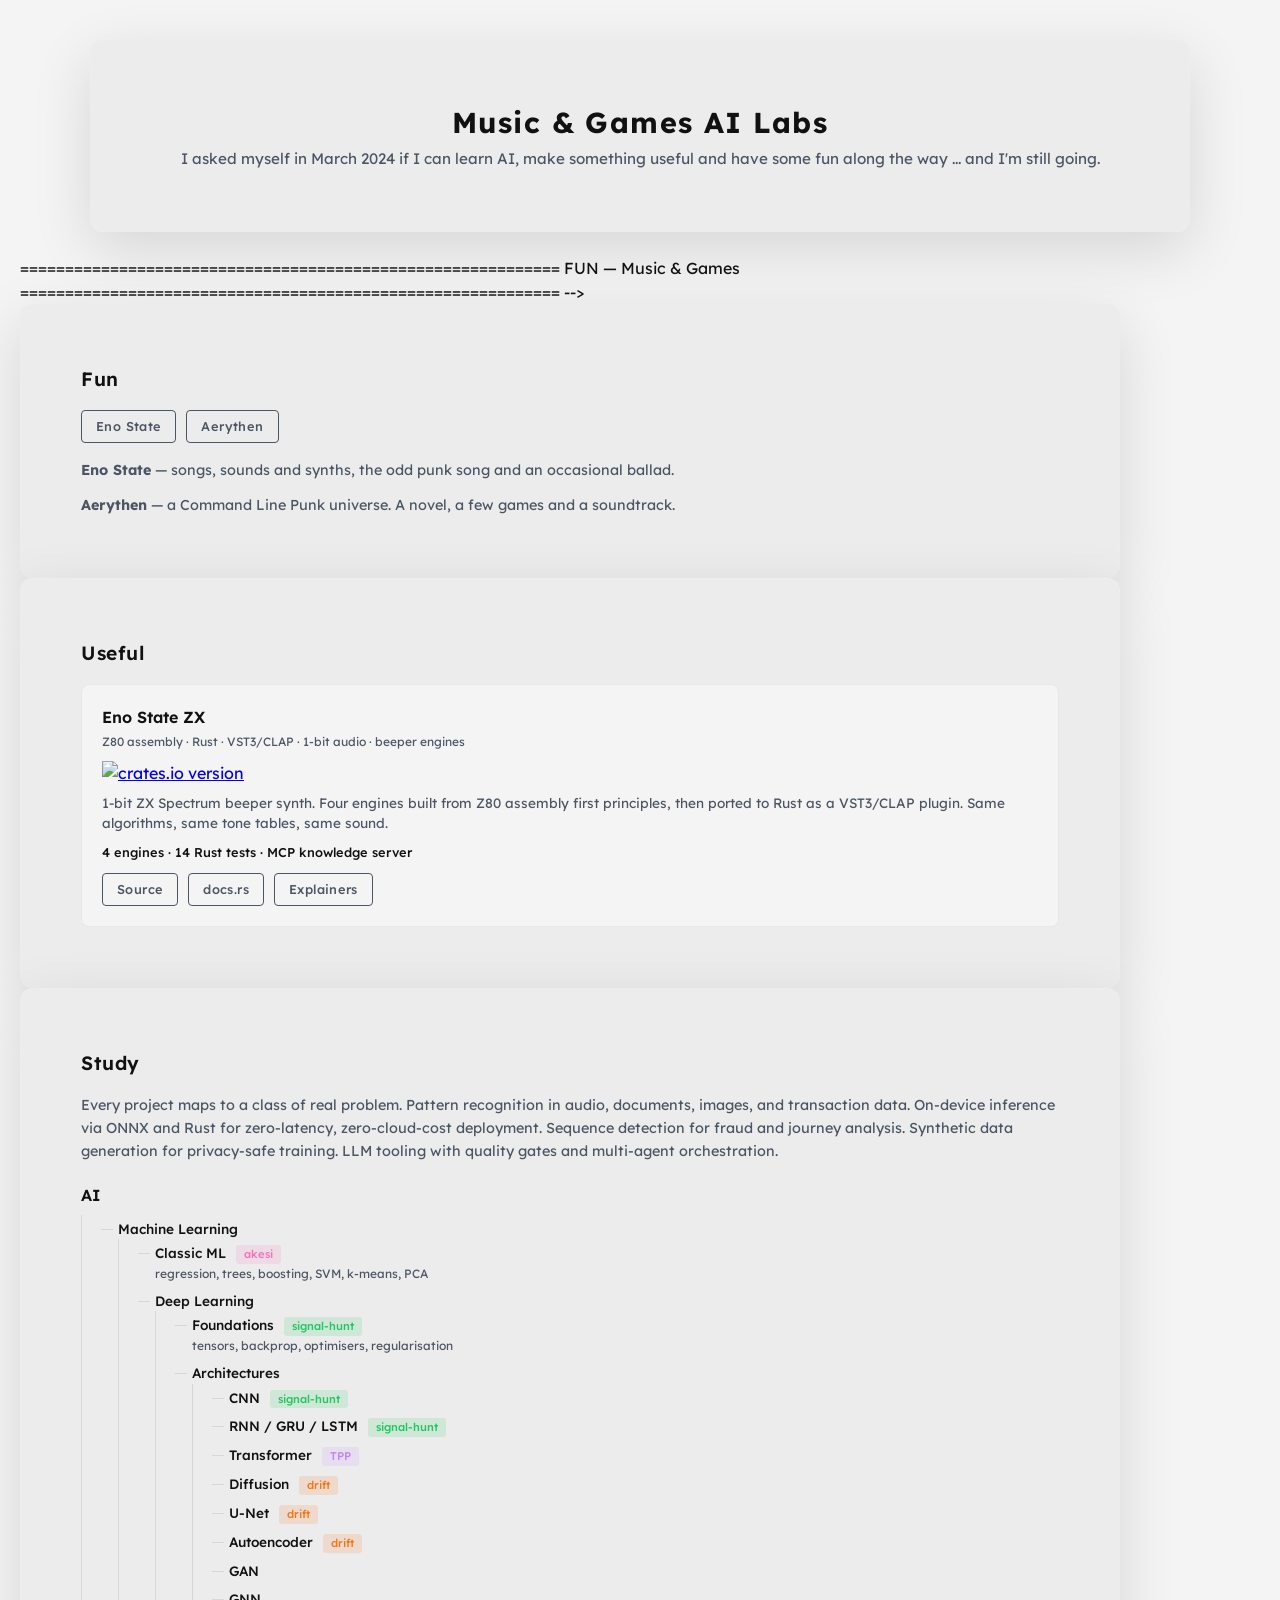
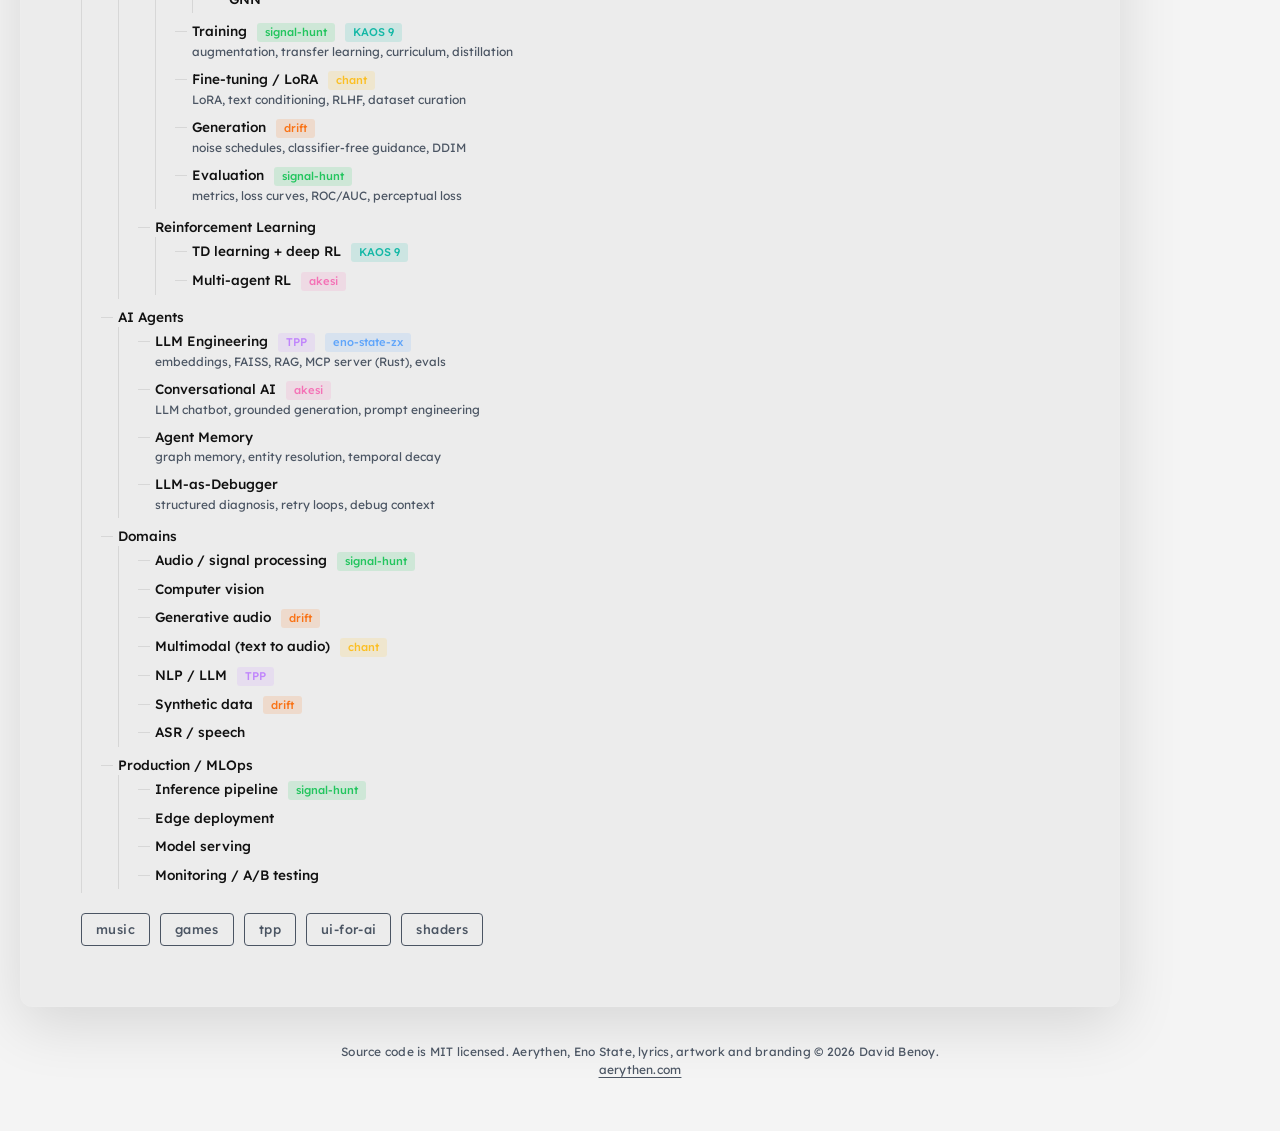
==== docs/index.html @ c42415dc "feat: add GitHub Pages site with fun, useful, and study sections AI: claude/opus-4.6 no-ticket 0k/0k" ====
<!doctype html>
<html lang="en">
  <head>
    <meta charset="UTF-8" />
    <meta name="viewport" content="width=device-width, initial-scale=1.0" />
    <title>Music & Sound AI Lab | David Benoy</title>
    <meta
      name="description"
      content="Music, synths, and AI — hands-on machine learning projects for audio, games, and finance."
    />
    <link rel="stylesheet" href="styles.css" />
  </head>
  <body>
    <header class="container site-header">
      <h1>Music & Games AI Labs</h1>
      <p>
        I asked myself in March 2024 if I can learn AI, make something useful
        and have some fun along the way ... and I'm still going.
      </p>
    </header>

    <main> ============================================================
         FUN — Music & Games
         ============================================================ -->
    <section class="container">
      <h2 class="section-title">Fun</h2>

      <div class="link-row">
        <a
          href="https://linktr.ee/enostate"
          class="link-secondary"
          target="_blank"
          rel="noopener"
          >Eno State</a
        >
        <a
          href="https://aerythen.com"
          class="link-secondary"
          target="_blank"
          rel="noopener"
          >Aerythen</a
        >
      </div>

      <p class="section-text section-text--spaced">
        <strong>Eno State</strong> — songs, sounds and synths, the odd punk song
        and an occasional ballad.
      </p>
      <p class="section-text">
        <strong>Aerythen</strong> — a Command Line Punk universe. A novel, a few
        games and a soundtrack.
      </p>
    </section>

    <!-- ============================================================
         USEFUL — Synths & Tools
         ============================================================ -->
    <section class="container">
      <h2 class="section-title">Useful</h2>

      <div class="card-group">
        <div class="card">
          <h3>Eno State ZX</h3>
          <div class="tags">
            Z80 assembly &middot; Rust &middot; VST3/CLAP &middot; 1-bit audio
            &middot; beeper engines
          </div>
          <a
            href="https://crates.io/crates/eno-state-zx"
            class="badge"
            target="_blank"
            rel="noopener"
          >
            <img
              src="https://img.shields.io/crates/v/eno-state-zx.svg"
              alt="crates.io version"
            />
          </a>
          <p>
            1-bit ZX Spectrum beeper synth. Four engines built from Z80 assembly
            first principles, then ported to Rust as a VST3/CLAP plugin. Same
            algorithms, same tone tables, same sound.
          </p>
          <div class="stat">
            4 engines &middot; 14 Rust tests &middot; MCP knowledge server
          </div>
          <div class="link-row">
            <a
              href="https://github.com/benwaar/music/tree/main/eno-state-zx"
              class="link-secondary"
              target="_blank"
              rel="noopener"
              >Source</a
            >
            <a
              href="https://docs.rs/eno-state-zx"
              class="link-secondary"
              target="_blank"
              rel="noopener"
              >docs.rs</a
            >
            <a
              href="https://github.com/benwaar/music/tree/main/eno-state-zx/explainers"
              class="link-secondary"
              target="_blank"
              rel="noopener"
              >Explainers</a
            >
          </div>
        </div>
      </div>
    </section>

    <!-- ============================================================
         STUDY — AI/ML for Finance
         ============================================================ -->
    <section class="container">
      <h2 class="section-title">Study</h2>

      <p class="section-text">
        Every project maps to a class of real problem. Pattern recognition in
        audio, documents, images, and transaction data. On-device inference via
        ONNX and Rust for zero-latency, zero-cloud-cost deployment. Sequence
        detection for fraud and journey analysis. Synthetic data generation for
        privacy-safe training. LLM tooling with quality gates and multi-agent
        orchestration.
      </p>

      <div class="tree">
        <h3 class="tree-root">AI</h3>
        <ul>
          <li>
            <span class="tree-label">Machine Learning</span>
            <ul>
              <li>
                <span class="tree-label">Classic ML</span>
                <a href="https://github.com/benwaar/games" class="tree-status akesi" target="_blank" rel="noopener">akesi</a>
                <span class="tree-detail">regression, trees, boosting, SVM, k-means, PCA</span>
              </li>
              <li>
                <span class="tree-label">Deep Learning</span>
                <ul>
                  <li>
                    <span class="tree-label">Foundations</span>
                    <a href="https://github.com/benwaar/music/tree/main/signal-hunt" class="tree-status signal-hunt" target="_blank" rel="noopener">signal-hunt</a>
                    <span class="tree-detail">tensors, backprop, optimisers, regularisation</span>
                  </li>
                  <li>
                    <span class="tree-label">Architectures</span>
                    <ul>
                      <li><span class="tree-label">CNN</span> <a href="https://github.com/benwaar/music/tree/main/signal-hunt" class="tree-status signal-hunt" target="_blank" rel="noopener">signal-hunt</a></li>
                      <li><span class="tree-label">RNN / GRU / LSTM</span> <a href="https://github.com/benwaar/music/tree/main/signal-hunt" class="tree-status signal-hunt" target="_blank" rel="noopener">signal-hunt</a></li>
                      <li><span class="tree-label">Transformer</span> <a href="https://github.com/benwaar/tpp" class="tree-status tpp" target="_blank" rel="noopener">TPP</a></li>
                      <li><span class="tree-label">Diffusion</span> <a href="https://github.com/benwaar/music" class="tree-status drift" target="_blank" rel="noopener">drift</a></li>
                      <li><span class="tree-label">U-Net</span> <a href="https://github.com/benwaar/music" class="tree-status drift" target="_blank" rel="noopener">drift</a></li>
                      <li><span class="tree-label">Autoencoder</span> <a href="https://github.com/benwaar/music" class="tree-status drift" target="_blank" rel="noopener">drift</a></li>
                      <li><span class="tree-label">GAN</span> <span class="tree-status gap"></span></li>
                      <li><span class="tree-label">GNN</span> <span class="tree-status gap"></span></li>
                    </ul>
                  </li>
                  <li>
                    <span class="tree-label">Training</span>
                    <a href="https://github.com/benwaar/music/tree/main/signal-hunt" class="tree-status signal-hunt" target="_blank" rel="noopener">signal-hunt</a>
                    <a href="https://github.com/benwaar/games" class="tree-status kaos9" target="_blank" rel="noopener">KAOS 9</a>
                    <span class="tree-detail">augmentation, transfer learning, curriculum, distillation</span>
                  </li>
                  <li>
                    <span class="tree-label">Fine-tuning / LoRA</span>
                    <a href="https://github.com/benwaar/music" class="tree-status chant" target="_blank" rel="noopener">chant</a>
                    <span class="tree-detail">LoRA, text conditioning, RLHF, dataset curation</span>
                  </li>
                  <li>
                    <span class="tree-label">Generation</span>
                    <a href="https://github.com/benwaar/music" class="tree-status drift" target="_blank" rel="noopener">drift</a>
                    <span class="tree-detail">noise schedules, classifier-free guidance, DDIM</span>
                  </li>
                  <li>
                    <span class="tree-label">Evaluation</span>
                    <a href="https://github.com/benwaar/music/tree/main/signal-hunt" class="tree-status signal-hunt" target="_blank" rel="noopener">signal-hunt</a>
                    <span class="tree-detail">metrics, loss curves, ROC/AUC, perceptual loss</span>
                  </li>
                </ul>
              </li>
              <li>
                <span class="tree-label">Reinforcement Learning</span>
                <ul>
                  <li><span class="tree-label">TD learning + deep RL</span> <a href="https://github.com/benwaar/games" class="tree-status kaos9" target="_blank" rel="noopener">KAOS 9</a></li>
                  <li><span class="tree-label">Multi-agent RL</span> <a href="https://github.com/benwaar/games" class="tree-status akesi" target="_blank" rel="noopener">akesi</a></li>
                </ul>
              </li>
            </ul>
          </li>
          <li>
            <span class="tree-label">AI Agents</span>
            <ul>
              <li>
                <span class="tree-label">LLM Engineering</span>
                <a href="https://github.com/benwaar/tpp" class="tree-status tpp" target="_blank" rel="noopener">TPP</a>
                <a href="https://github.com/benwaar/music/tree/main/eno-state-zx" class="tree-status eno-state-zx" target="_blank" rel="noopener">eno-state-zx</a>
                <span class="tree-detail">embeddings, FAISS, RAG, MCP server (Rust), evals</span>
              </li>
              <li>
                <span class="tree-label">Conversational AI</span>
                <a href="https://github.com/benwaar/games" class="tree-status akesi" target="_blank" rel="noopener">akesi</a>
                <span class="tree-detail">LLM chatbot, grounded generation, prompt engineering</span>
              </li>
              <li>
                <span class="tree-label">Agent Memory</span>
                <span class="tree-status gap"></span>
                <span class="tree-detail">graph memory, entity resolution, temporal decay</span>
              </li>
              <li>
                <span class="tree-label">LLM-as-Debugger</span>
                <span class="tree-status gap"></span>
                <span class="tree-detail">structured diagnosis, retry loops, debug context</span>
              </li>
            </ul>
          </li>
          <li>
            <span class="tree-label">Domains</span>
            <ul>
              <li><span class="tree-label">Audio / signal processing</span> <a href="https://github.com/benwaar/music/tree/main/signal-hunt" class="tree-status signal-hunt" target="_blank" rel="noopener">signal-hunt</a></li>
              <li><span class="tree-label">Computer vision</span> <span class="tree-status gap"></span></li>
              <li><span class="tree-label">Generative audio</span> <a href="https://github.com/benwaar/music" class="tree-status drift" target="_blank" rel="noopener">drift</a></li>
              <li><span class="tree-label">Multimodal (text to audio)</span> <a href="https://github.com/benwaar/music" class="tree-status chant" target="_blank" rel="noopener">chant</a></li>
              <li><span class="tree-label">NLP / LLM</span> <a href="https://github.com/benwaar/tpp" class="tree-status tpp" target="_blank" rel="noopener">TPP</a></li>
              <li><span class="tree-label">Synthetic data</span> <a href="https://github.com/benwaar/music" class="tree-status drift" target="_blank" rel="noopener">drift</a></li>
              <li><span class="tree-label">ASR / speech</span> <span class="tree-status gap"></span></li>
            </ul>
          </li>
          <li>
            <span class="tree-label">Production / MLOps</span>
            <ul>
              <li><span class="tree-label">Inference pipeline</span> <a href="https://github.com/benwaar/music/tree/main/signal-hunt" class="tree-status signal-hunt" target="_blank" rel="noopener">signal-hunt</a></li>
              <li><span class="tree-label">Edge deployment</span> <span class="tree-status gap"></span></li>
              <li><span class="tree-label">Model serving</span> <span class="tree-status gap"></span></li>
              <li><span class="tree-label">Monitoring / A/B testing</span> <span class="tree-status gap"></span></li>
            </ul>
          </li>
        </ul>
      </div>

      <div class="link-row link-row--spaced">
        <a
          href="https://github.com/benwaar/music"
          class="link-secondary"
          target="_blank"
          rel="noopener"
          >music</a
        >
        <a
          href="https://github.com/benwaar/games"
          class="link-secondary"
          target="_blank"
          rel="noopener"
          >games</a
        >
        <a
          href="https://github.com/benwaar/tpp"
          class="link-secondary"
          target="_blank"
          rel="noopener"
          >tpp</a
        >
        <a
          href="https://github.com/benwaar/ui-for-ai"
          class="link-secondary"
          target="_blank"
          rel="noopener"
          >ui-for-ai</a
        >
        <a
          href="https://github.com/benwaar/shaders"
          class="link-secondary"
          target="_blank"
          rel="noopener"
          >shaders</a
        >
      </div>
    </section>

    </main>

    <footer class="site-footer">
      Source code is MIT licensed. Aerythen, Eno State, lyrics, artwork and
      branding &copy; 2026 David Benoy.
      <br />
      <a href="https://aerythen.com" target="_blank" rel="noopener"
        >aerythen.com</a
      >
    </footer>
  </body>
</html>
---- docs/styles.css ----
@import url('https://fonts.googleapis.com/css2?family=Lexend:wght@400;500;600;700&display=swap');

:root {
  --bg-primary: #ececec;
  --bg-secondary: #f4f4f4;
  --text-primary: #111111;
  --text-secondary: #4b5563;
  --shadow: 0 18px 60px rgba(0, 0, 0, 0.12);
  color-scheme: light dark;
}

@media (prefers-color-scheme: dark) {
  :root {
    --bg-primary: #181818;
    --bg-secondary: #111111;
    --text-primary: #ececec;
    --text-secondary: #b8b8b8;
    --shadow: 0 18px 60px rgba(0, 0, 0, 0.45);
  }
}

*,
*::before,
*::after {
  box-sizing: border-box;
}

* {
  margin: 0;
  padding: 0;
}

body {
  font-family: 'Lexend', sans-serif;
  background-color: var(--bg-secondary);
  color: var(--text-primary);
  line-height: 1.5;
  -webkit-font-smoothing: antialiased;
  -moz-osx-font-smoothing: grayscale;
  min-height: 100vh;
  display: flex;
  flex-direction: column;
  align-items: center;
  padding: 40px 20px;
  gap: 24px;
}

.container {
  background-color: var(--bg-primary);
  padding: 40px;
  border-radius: 12px;
  box-shadow: var(--shadow);
  border: 1px solid rgba(255, 255, 255, 0.06);
  max-width: 800px;
  width: 100%;
}

.site-header {
  text-align: center;
  padding-bottom: 8px;
}

.site-header h1 {
  font-size: 1.8rem;
  font-weight: 700;
  letter-spacing: 0.05em;
  margin-bottom: 4px;
}

.site-header p {
  color: var(--text-secondary);
  font-size: 0.95rem;
}

.section-title {
  font-size: 1.2rem;
  font-weight: 600;
  letter-spacing: 0.03em;
  margin-bottom: 16px;
}


.section-text {
  color: var(--text-secondary);
  font-size: 0.9rem;
  line-height: 1.6;
  margin-bottom: 12px;
}

.section-text:last-child {
  margin-bottom: 0;
}


.link-secondary {
  display: inline-block;
  padding: 6px 14px;
  border-radius: 4px;
  border: 1.5px solid var(--text-secondary);
  color: var(--text-secondary);
  text-decoration: none;
  font-weight: 500;
  font-size: 0.8rem;
  letter-spacing: 0.03em;
  cursor: pointer;
  transition: background-color 0.2s, border-color 0.2s, color 0.2s;
}

.link-secondary:hover {
  border-color: var(--text-primary);
  color: var(--bg-primary);
  background-color: var(--text-primary);
}

.link-row {
  display: flex;
  flex-wrap: wrap;
  gap: 10px;
  align-items: center;
}

.link-row + .link-row {
  margin-top: 10px;
}

.section-text--spaced {
  margin-top: 16px;
}

.link-row--spaced {
  margin-top: 20px;
}

.card-group {
  display: flex;
  flex-direction: column;
  gap: 20px;
}

.card {
  padding: 20px;
  border-radius: 8px;
  background-color: var(--bg-secondary);
  border: 1px solid rgba(128, 128, 128, 0.1);
}

.card h3 {
  font-size: 1rem;
  font-weight: 600;
  margin-bottom: 4px;
}

.card .tags {
  color: var(--text-secondary);
  font-size: 0.75rem;
  margin-bottom: 8px;
}

.card p {
  color: var(--text-secondary);
  font-size: 0.85rem;
  line-height: 1.5;
  margin-bottom: 10px;
}

.card .stat {
  font-size: 0.8rem;
  font-weight: 500;
  color: var(--text-primary);
  margin-bottom: 10px;
}

.badge {
  display: inline-block;
  margin-bottom: 8px;
}

.badge img {
  height: 20px;
  vertical-align: middle;
}

.tree {
  margin: 20px 0 12px;
}

.tree-root {
  font-size: 1rem;
  font-weight: 600;
  margin-bottom: 8px;
}

.tree ul {
  list-style: none;
  padding-left: 20px;
  border-left: 1.5px solid rgba(128, 128, 128, 0.2);
}

.tree li {
  position: relative;
  padding: 4px 0 4px 16px;
  font-size: 0.85rem;
}

.tree li::before {
  content: '';
  position: absolute;
  left: -1px;
  top: 14px;
  width: 12px;
  height: 0;
  border-top: 1.5px solid rgba(128, 128, 128, 0.2);
}

.tree-label {
  font-weight: 500;
  color: var(--text-primary);
}

.tree-status {
  display: inline-block;
  font-size: 0.7rem;
  font-weight: 500;
  padding: 1px 8px;
  border-radius: 3px;
  margin-left: 6px;
  vertical-align: middle;
}

.tree-status.signal-hunt {
  background-color: rgba(34, 197, 94, 0.15);
  color: #22c55e;
}

.tree-status.tpp {
  background-color: rgba(192, 132, 252, 0.15);
  color: #c084fc;
}

.tree-status.drift {
  background-color: rgba(249, 115, 22, 0.15);
  color: #f97316;
}

.tree-status.kaos9 {
  background-color: rgba(20, 184, 166, 0.15);
  color: #14b8a6;
}

.tree-status.akesi {
  background-color: rgba(244, 114, 182, 0.15);
  color: #f472b6;
}

.tree-status.chant {
  background-color: rgba(251, 191, 36, 0.15);
  color: #fbbf24;
}

.tree-status.eno-state-zx {
  background-color: rgba(96, 165, 250, 0.15);
  color: #60a5fa;
}



.tree-status.gap {
  display: none;
}

a.tree-status {
  text-decoration: none;
}

a.tree-status:hover {
  text-decoration: underline;
}

.tree-detail {
  display: block;
  font-size: 0.75rem;
  color: var(--text-secondary);
  padding-left: 0;
  margin-top: 1px;
  font-weight: 400;
}


.site-footer {
  text-align: center;
  font-size: 0.75rem;
  color: var(--text-secondary);
  letter-spacing: 0.02em;
  padding: 12px 0;
  max-width: 800px;
  width: 100%;
}

.site-footer a {
  color: var(--text-secondary);
  text-decoration: underline;
  text-underline-offset: 3px;
  transition: color 0.2s;
}

.site-footer a:hover {
  color: var(--text-primary);
}

@media (max-width: 480px) {
  body {
    padding: 12px;
    gap: 16px;
  }

  .container {
    padding: 20px;
    border-radius: 10px;
  }

  .site-header h1 {
    font-size: 1.4rem;
  }
}

@media (min-width: 1200px) {
  .container {
    max-width: 1100px;
    padding: 60px;
  }
}
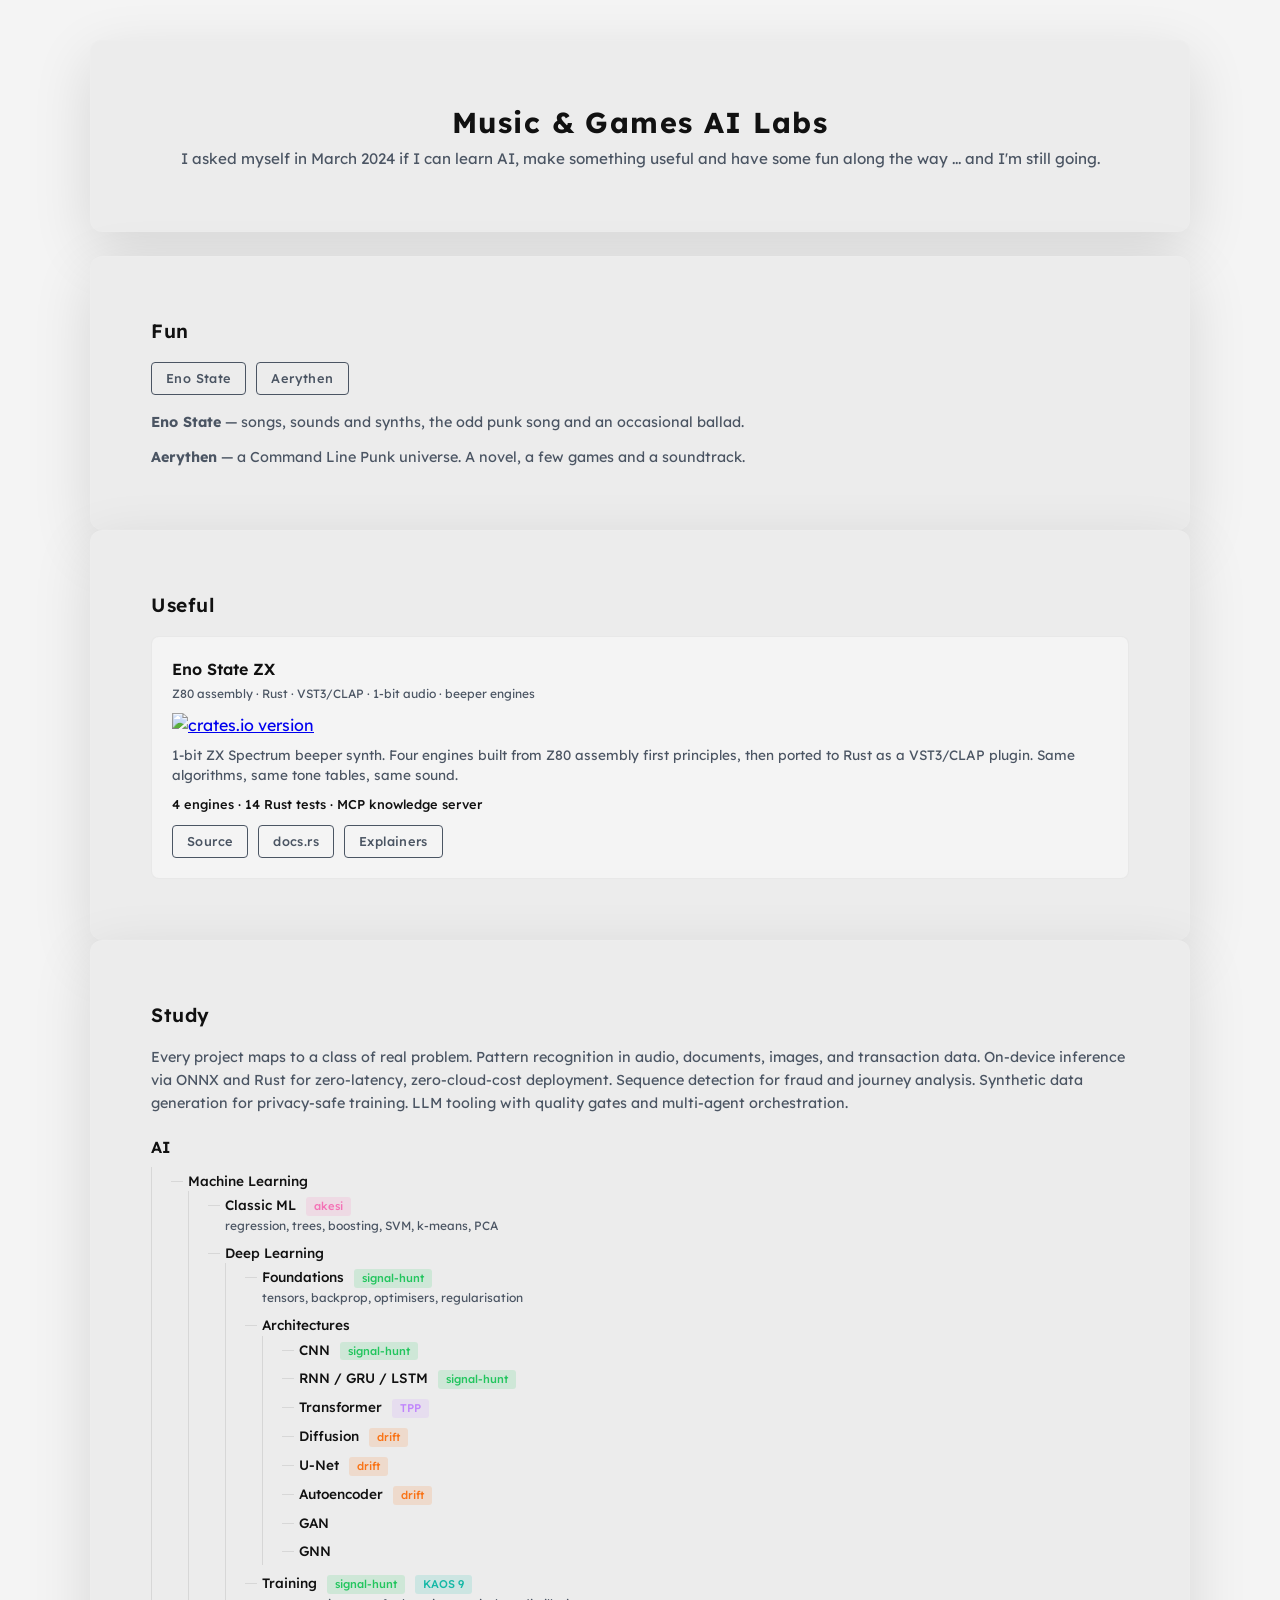
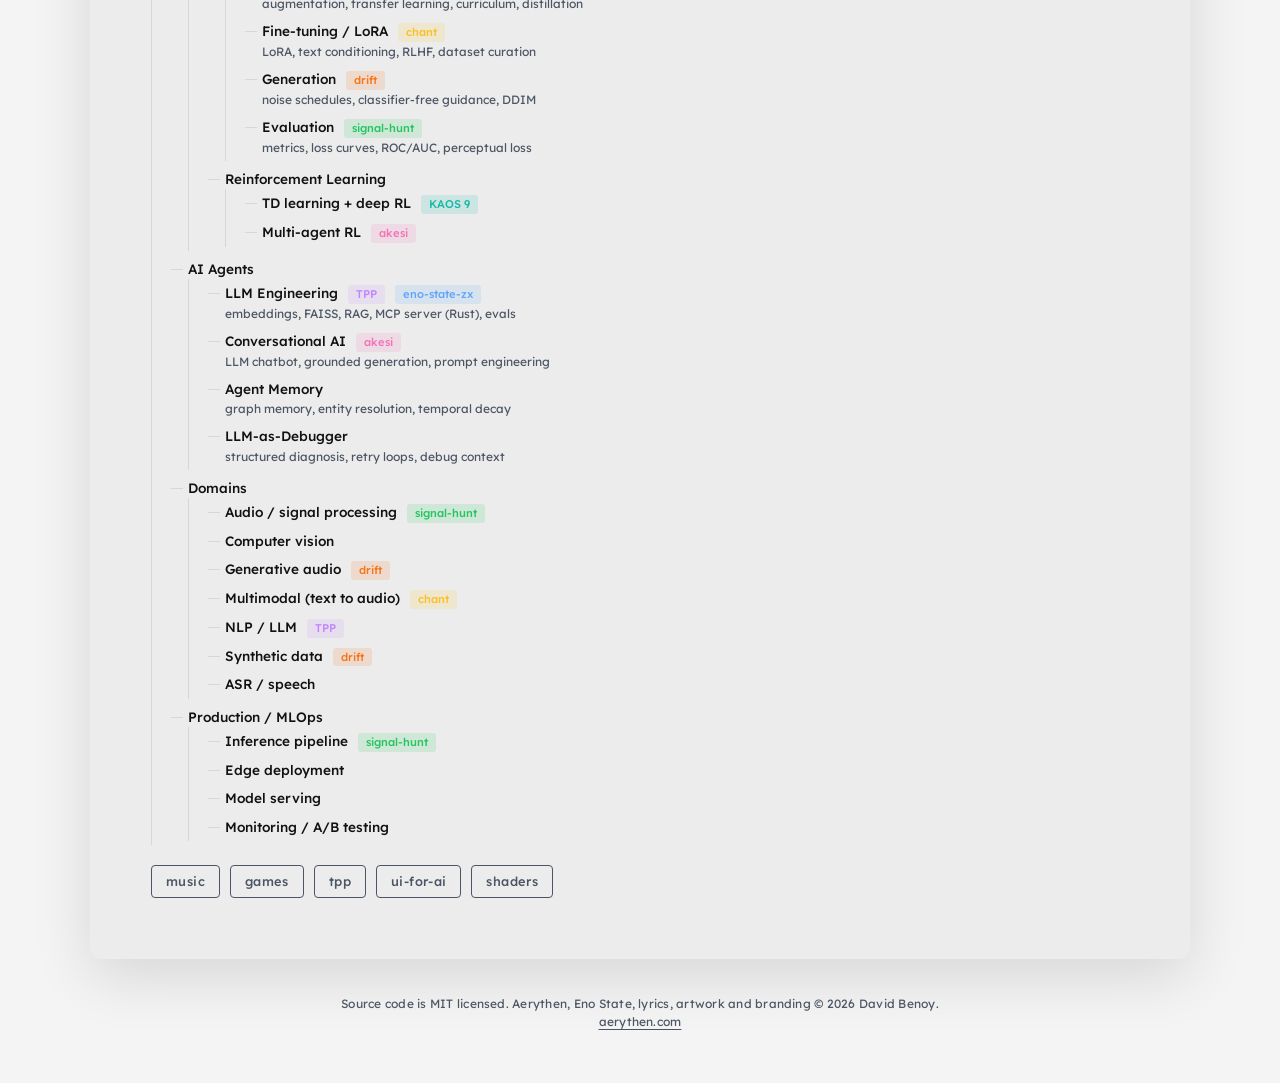
==== commit 760659d8: "fix: restore HTML comment broken by main tag insertion AI: claude/opus-4.6 no-ticket 0k/0k Co-Author" ====
--- a/docs/index.html
+++ b/docs/index.html
@@ -19,7 +19,9 @@
       </p>
     </header>
 
-    <main> ============================================================
+    <main>
+
+    <!-- ============================================================
          FUN — Music & Games
          ============================================================ -->
     <section class="container">
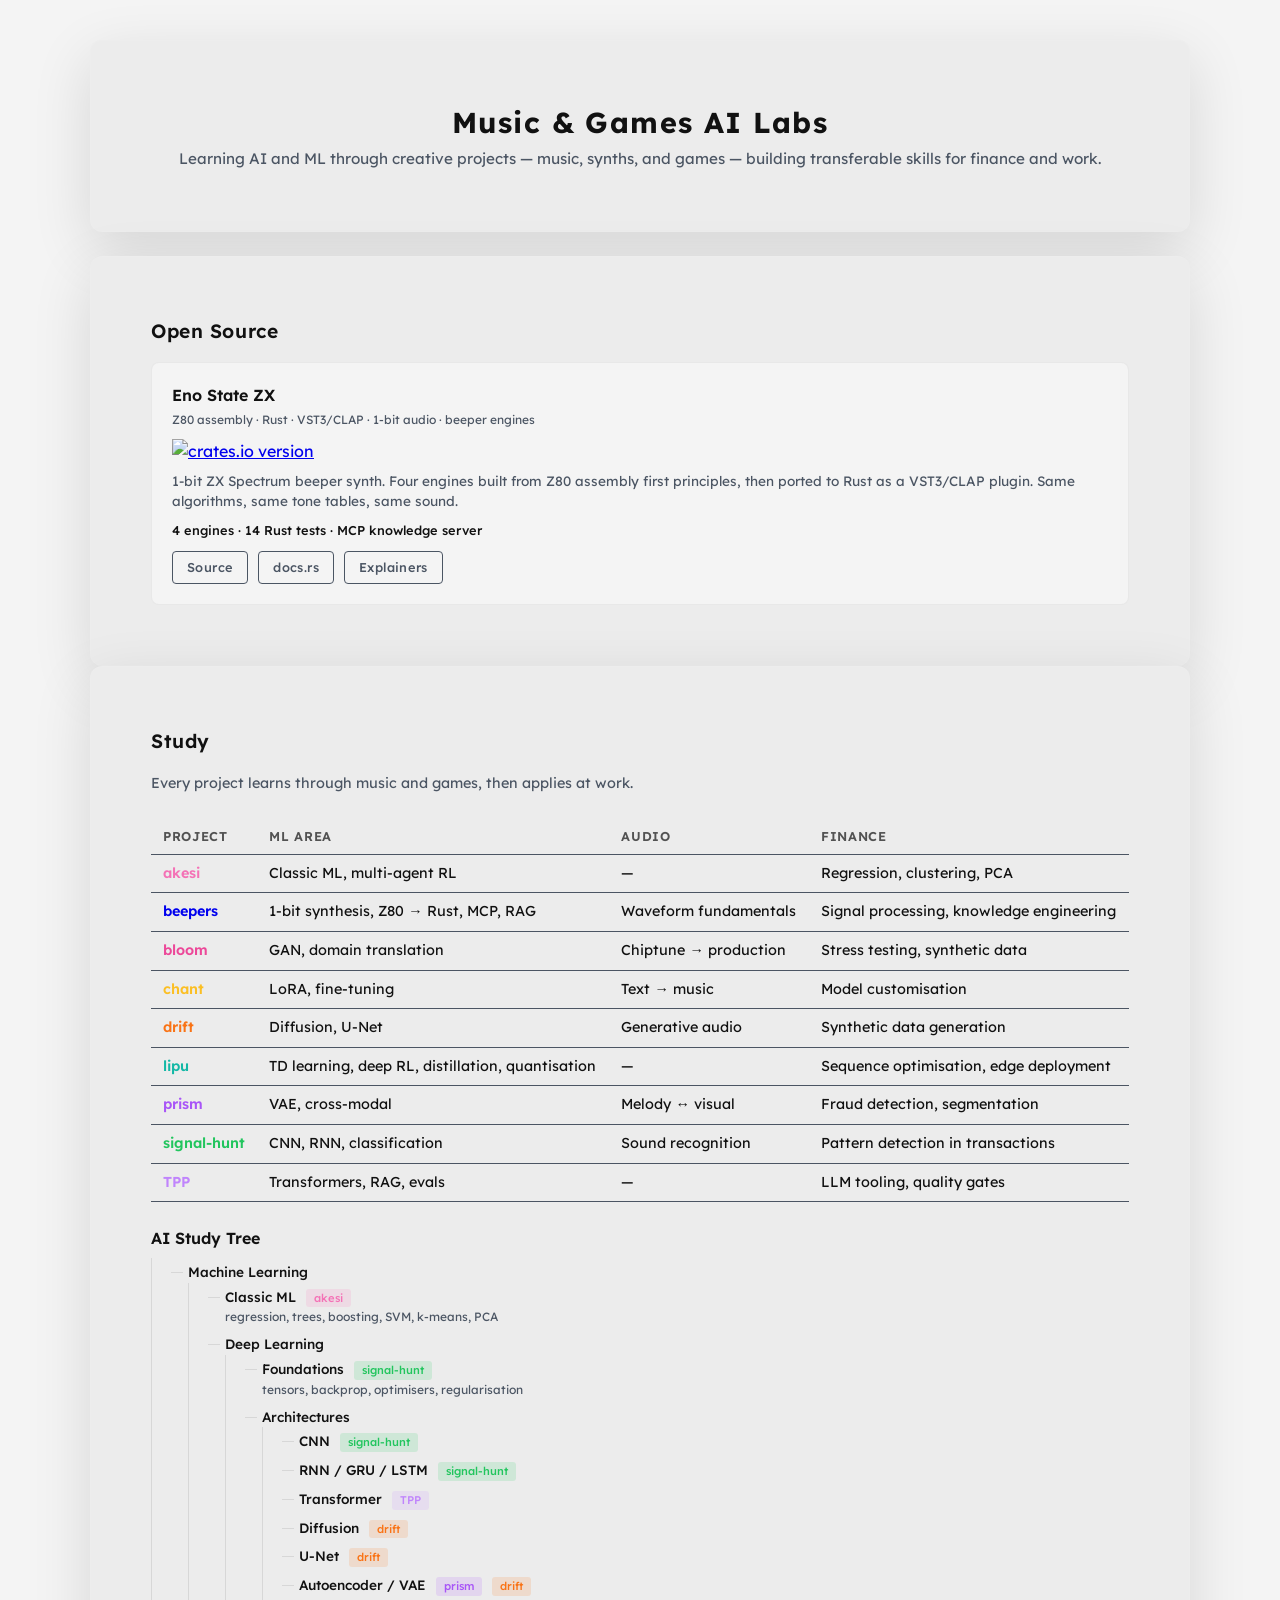
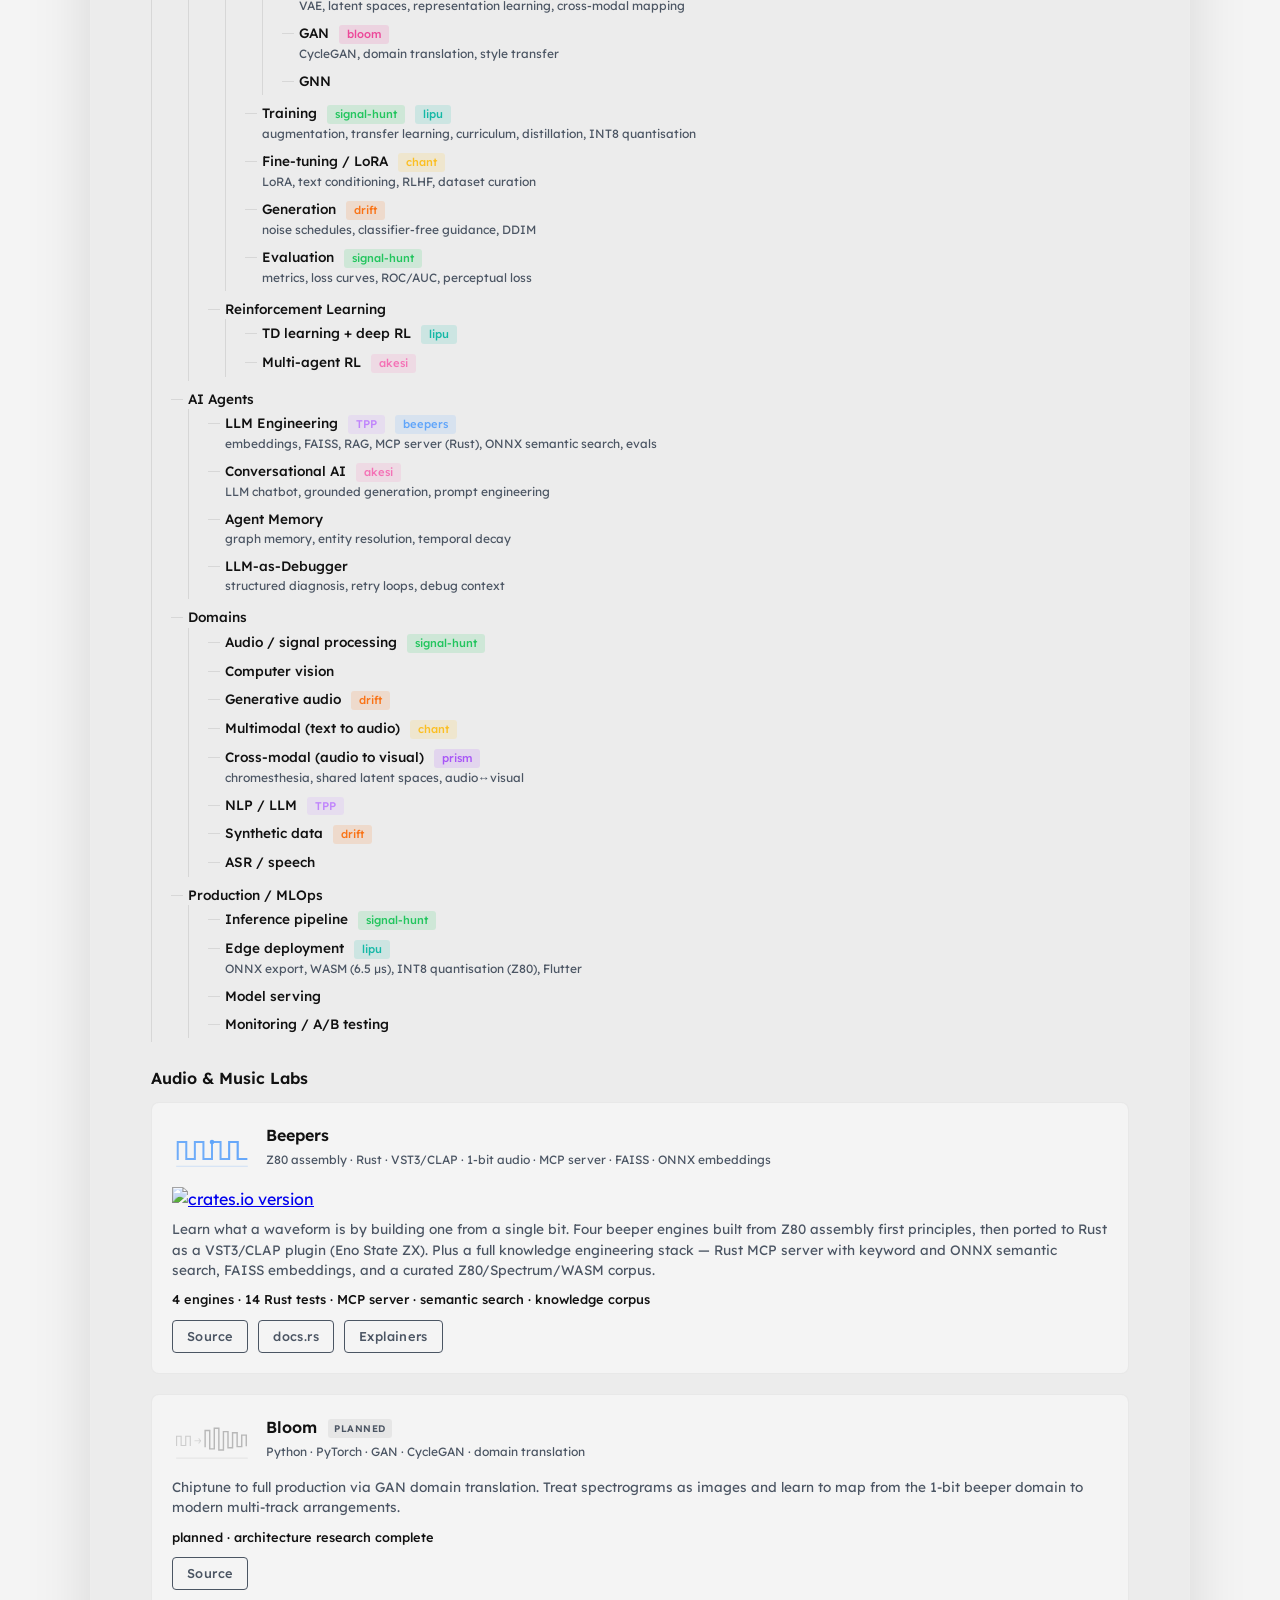
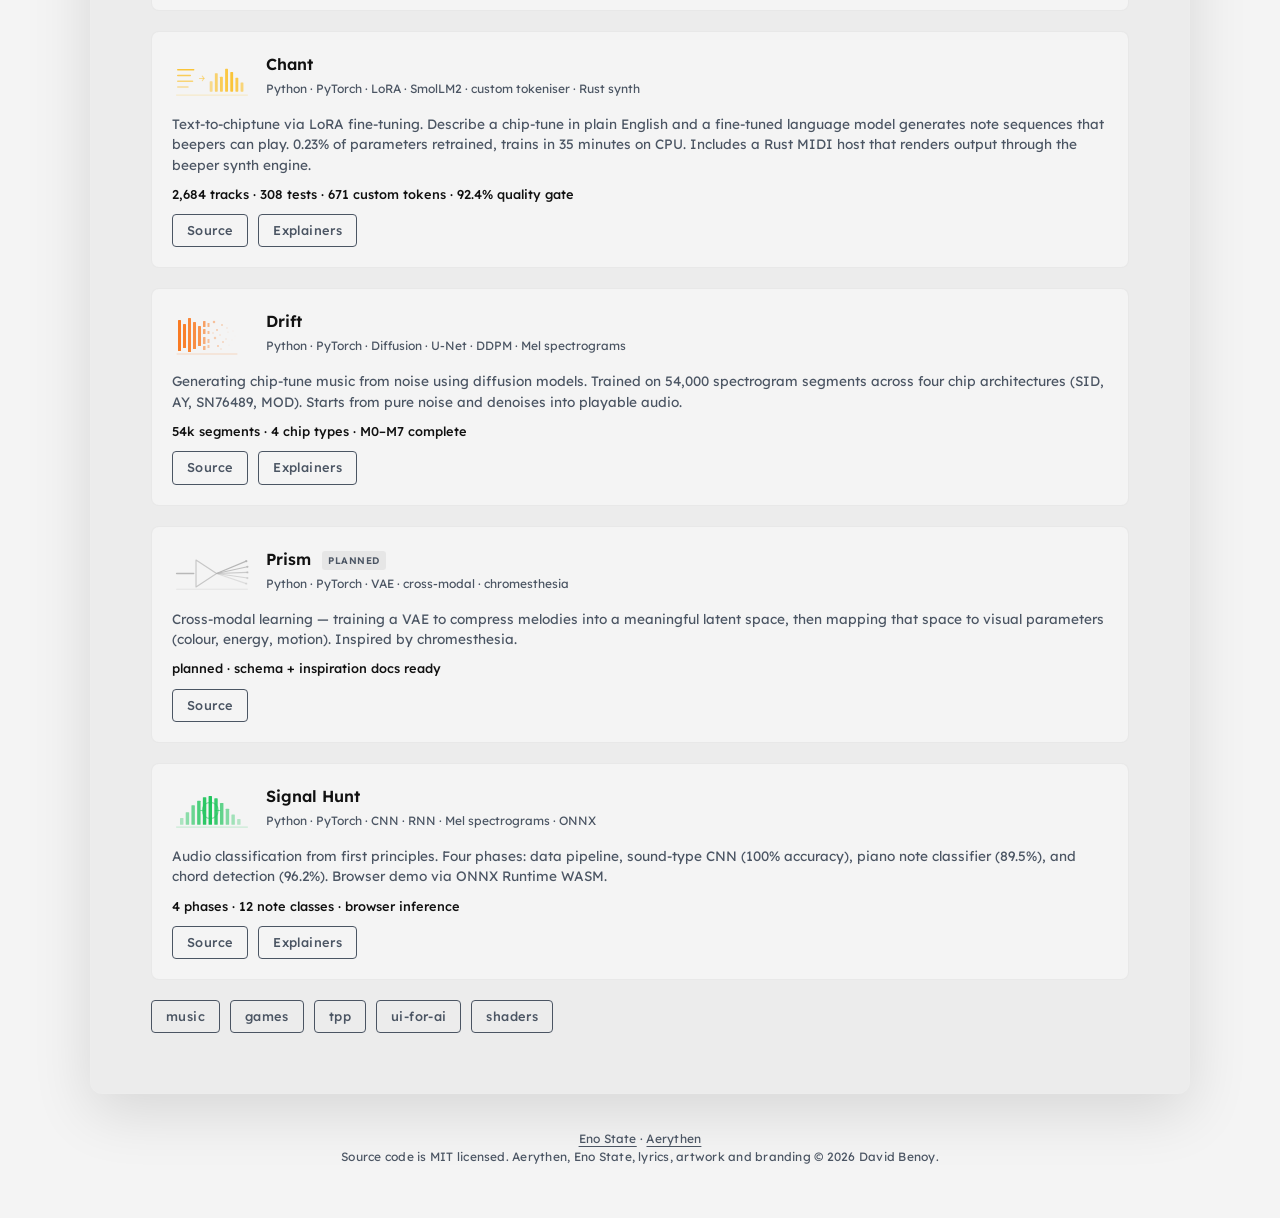
==== commit 08e12d47: "feat: add drift, chant, prism, bloom projects and update site Consolidate four ML projects into the " ====
--- a/docs/index.html
+++ b/docs/index.html
@@ -3,62 +3,31 @@
   <head>
     <meta charset="UTF-8" />
     <meta name="viewport" content="width=device-width, initial-scale=1.0" />
-    <title>Music & Sound AI Lab | David Benoy</title>
+    <title>Music & Games AI Labs | David Benoy</title>
     <meta
       name="description"
       content="Music, synths, and AI — hands-on machine learning projects for audio, games, and finance."
     />
     <link rel="stylesheet" href="styles.css" />
+    <link rel="icon" href="favicon.svg" type="image/svg+xml" />
   </head>
   <body>
+    <a href="#main-content" class="skip-link">Skip to content</a>
     <header class="container site-header">
       <h1>Music & Games AI Labs</h1>
       <p>
-        I asked myself in March 2024 if I can learn AI, make something useful
-        and have some fun along the way ... and I'm still going.
-      </p>
+        Learning AI and ML through creative projects — music, synths, and
+        games — building transferable skills for finance and work.
+</p>
     </header>
 
-    <main>
+    <main id="main-content">
 
     <!-- ============================================================
-         FUN — Music & Games
+         OPEN SOURCE
          ============================================================ -->
     <section class="container">
-      <h2 class="section-title">Fun</h2>
-
-      <div class="link-row">
-        <a
-          href="https://linktr.ee/enostate"
-          class="link-secondary"
-          target="_blank"
-          rel="noopener"
-          >Eno State</a
-        >
-        <a
-          href="https://aerythen.com"
-          class="link-secondary"
-          target="_blank"
-          rel="noopener"
-          >Aerythen</a
-        >
-      </div>
-
-      <p class="section-text section-text--spaced">
-        <strong>Eno State</strong> — songs, sounds and synths, the odd punk song
-        and an occasional ballad.
-      </p>
-      <p class="section-text">
-        <strong>Aerythen</strong> — a Command Line Punk universe. A novel, a few
-        games and a soundtrack.
-      </p>
-    </section>
-
-    <!-- ============================================================
-         USEFUL — Synths & Tools
-         ============================================================ -->
-    <section class="container">
-      <h2 class="section-title">Useful</h2>
+      <h2 class="section-title">Open Source</h2>
 
       <div class="card-group">
         <div class="card">
@@ -120,16 +89,28 @@
       <h2 class="section-title">Study</h2>
 
       <p class="section-text">
-        Every project maps to a class of real problem. Pattern recognition in
-        audio, documents, images, and transaction data. On-device inference via
-        ONNX and Rust for zero-latency, zero-cloud-cost deployment. Sequence
-        detection for fraud and journey analysis. Synthetic data generation for
-        privacy-safe training. LLM tooling with quality gates and multi-agent
-        orchestration.
+        Every project learns through music and games, then applies at work.
       </p>
 
+      <table class="study-table">
+        <thead>
+          <tr><th scope="col">Project</th><th scope="col">ML Area</th><th scope="col">Audio</th><th scope="col">Finance</th></tr>
+        </thead>
+        <tbody>
+          <tr><td><a href="https://github.com/benwaar/games" class="study-link akesi">akesi</a></td><td>Classic ML, multi-agent RL</td><td>—</td><td>Regression, clustering, PCA</td></tr>
+          <tr><td><a href="https://github.com/benwaar/music/tree/main/beepers" class="study-link eno-state-zx">beepers</a></td><td>1-bit synthesis, Z80 → Rust, MCP, RAG</td><td>Waveform fundamentals</td><td>Signal processing, knowledge engineering</td></tr>
+          <tr><td><a href="https://github.com/benwaar/music/tree/main/bloom" class="study-link bloom">bloom</a></td><td>GAN, domain translation</td><td>Chiptune → production</td><td>Stress testing, synthetic data</td></tr>
+          <tr><td><a href="https://github.com/benwaar/music/tree/main/chant" class="study-link chant">chant</a></td><td>LoRA, fine-tuning</td><td>Text → music</td><td>Model customisation</td></tr>
+          <tr><td><a href="https://github.com/benwaar/music/tree/main/drift" class="study-link drift">drift</a></td><td>Diffusion, U-Net</td><td>Generative audio</td><td>Synthetic data generation</td></tr>
+          <tr><td><a href="https://github.com/benwaar/games" class="study-link kaos9">lipu</a></td><td>TD learning, deep RL, distillation, quantisation</td><td>—</td><td>Sequence optimisation, edge deployment</td></tr>
+          <tr><td><a href="https://github.com/benwaar/music/tree/main/prism" class="study-link prism">prism</a></td><td>VAE, cross-modal</td><td>Melody ↔ visual</td><td>Fraud detection, segmentation</td></tr>
+          <tr><td><a href="https://github.com/benwaar/music/tree/main/signal-hunt" class="study-link signal-hunt">signal-hunt</a></td><td>CNN, RNN, classification</td><td>Sound recognition</td><td>Pattern detection in transactions</td></tr>
+          <tr><td><a href="https://github.com/benwaar/tpp" class="study-link tpp">TPP</a></td><td>Transformers, RAG, evals</td><td>—</td><td>LLM tooling, quality gates</td></tr>
+        </tbody>
+      </table>
+
       <div class="tree">
-        <h3 class="tree-root">AI</h3>
+        <h3 class="tree-root">AI Study Tree</h3>
         <ul>
           <li>
             <span class="tree-label">Machine Learning</span>
@@ -155,16 +136,16 @@
                       <li><span class="tree-label">Transformer</span> <a href="https://github.com/benwaar/tpp" class="tree-status tpp" target="_blank" rel="noopener">TPP</a></li>
                       <li><span class="tree-label">Diffusion</span> <a href="https://github.com/benwaar/music" class="tree-status drift" target="_blank" rel="noopener">drift</a></li>
                       <li><span class="tree-label">U-Net</span> <a href="https://github.com/benwaar/music" class="tree-status drift" target="_blank" rel="noopener">drift</a></li>
-                      <li><span class="tree-label">Autoencoder</span> <a href="https://github.com/benwaar/music" class="tree-status drift" target="_blank" rel="noopener">drift</a></li>
-                      <li><span class="tree-label">GAN</span> <span class="tree-status gap"></span></li>
+                      <li><span class="tree-label">Autoencoder / VAE</span> <a href="https://github.com/benwaar/music/tree/main/prism" class="tree-status prism" target="_blank" rel="noopener">prism</a> <a href="https://github.com/benwaar/music" class="tree-status drift" target="_blank" rel="noopener">drift</a> <span class="tree-detail">VAE, latent spaces, representation learning, cross-modal mapping</span></li>
+                      <li><span class="tree-label">GAN</span> <a href="https://github.com/benwaar/music/tree/main/bloom" class="tree-status bloom" target="_blank" rel="noopener">bloom</a> <span class="tree-detail">CycleGAN, domain translation, style transfer</span></li>
                       <li><span class="tree-label">GNN</span> <span class="tree-status gap"></span></li>
                     </ul>
                   </li>
                   <li>
                     <span class="tree-label">Training</span>
                     <a href="https://github.com/benwaar/music/tree/main/signal-hunt" class="tree-status signal-hunt" target="_blank" rel="noopener">signal-hunt</a>
-                    <a href="https://github.com/benwaar/games" class="tree-status kaos9" target="_blank" rel="noopener">KAOS 9</a>
-                    <span class="tree-detail">augmentation, transfer learning, curriculum, distillation</span>
+                    <a href="https://github.com/benwaar/games" class="tree-status kaos9" target="_blank" rel="noopener">lipu</a>
+                    <span class="tree-detail">augmentation, transfer learning, curriculum, distillation, INT8 quantisation</span>
                   </li>
                   <li>
                     <span class="tree-label">Fine-tuning / LoRA</span>
@@ -186,7 +167,7 @@
               <li>
                 <span class="tree-label">Reinforcement Learning</span>
                 <ul>
-                  <li><span class="tree-label">TD learning + deep RL</span> <a href="https://github.com/benwaar/games" class="tree-status kaos9" target="_blank" rel="noopener">KAOS 9</a></li>
+                  <li><span class="tree-label">TD learning + deep RL</span> <a href="https://github.com/benwaar/games" class="tree-status kaos9" target="_blank" rel="noopener">lipu</a></li>
                   <li><span class="tree-label">Multi-agent RL</span> <a href="https://github.com/benwaar/games" class="tree-status akesi" target="_blank" rel="noopener">akesi</a></li>
                 </ul>
               </li>
@@ -198,8 +179,8 @@
               <li>
                 <span class="tree-label">LLM Engineering</span>
                 <a href="https://github.com/benwaar/tpp" class="tree-status tpp" target="_blank" rel="noopener">TPP</a>
-                <a href="https://github.com/benwaar/music/tree/main/eno-state-zx" class="tree-status eno-state-zx" target="_blank" rel="noopener">eno-state-zx</a>
-                <span class="tree-detail">embeddings, FAISS, RAG, MCP server (Rust), evals</span>
+                <a href="https://github.com/benwaar/music/tree/main/beepers" class="tree-status eno-state-zx" target="_blank" rel="noopener">beepers</a>
+                <span class="tree-detail">embeddings, FAISS, RAG, MCP server (Rust), ONNX semantic search, evals</span>
               </li>
               <li>
                 <span class="tree-label">Conversational AI</span>
@@ -225,6 +206,7 @@
               <li><span class="tree-label">Computer vision</span> <span class="tree-status gap"></span></li>
               <li><span class="tree-label">Generative audio</span> <a href="https://github.com/benwaar/music" class="tree-status drift" target="_blank" rel="noopener">drift</a></li>
               <li><span class="tree-label">Multimodal (text to audio)</span> <a href="https://github.com/benwaar/music" class="tree-status chant" target="_blank" rel="noopener">chant</a></li>
+              <li><span class="tree-label">Cross-modal (audio to visual)</span> <a href="https://github.com/benwaar/music/tree/main/prism" class="tree-status prism" target="_blank" rel="noopener">prism</a> <span class="tree-detail">chromesthesia, shared latent spaces, audio↔visual</span></li>
               <li><span class="tree-label">NLP / LLM</span> <a href="https://github.com/benwaar/tpp" class="tree-status tpp" target="_blank" rel="noopener">TPP</a></li>
               <li><span class="tree-label">Synthetic data</span> <a href="https://github.com/benwaar/music" class="tree-status drift" target="_blank" rel="noopener">drift</a></li>
               <li><span class="tree-label">ASR / speech</span> <span class="tree-status gap"></span></li>
@@ -234,7 +216,7 @@
             <span class="tree-label">Production / MLOps</span>
             <ul>
               <li><span class="tree-label">Inference pipeline</span> <a href="https://github.com/benwaar/music/tree/main/signal-hunt" class="tree-status signal-hunt" target="_blank" rel="noopener">signal-hunt</a></li>
-              <li><span class="tree-label">Edge deployment</span> <span class="tree-status gap"></span></li>
+              <li><span class="tree-label">Edge deployment</span> <a href="https://github.com/benwaar/games" class="tree-status kaos9" target="_blank" rel="noopener">lipu</a> <span class="tree-detail">ONNX export, WASM (6.5 µs), INT8 quantisation (Z80), Flutter</span></li>
               <li><span class="tree-label">Model serving</span> <span class="tree-status gap"></span></li>
               <li><span class="tree-label">Monitoring / A/B testing</span> <span class="tree-status gap"></span></li>
             </ul>
@@ -242,7 +224,241 @@
         </ul>
       </div>
 
-      <div class="link-row link-row--spaced">
+      <h3 class="section-subtitle">Audio &amp; Music Labs</h3>
+
+      <div class="card-group card-group--spaced">
+        <div class="card">
+          <div class="card-header">
+            <img src="../beepers/docs/logo.svg" alt="Beepers logo" class="card-logo" />
+            <div>
+              <h3>Beepers</h3>
+              <div class="tags">
+                Z80 assembly &middot; Rust &middot; VST3/CLAP &middot; 1-bit audio
+                &middot; MCP server &middot; FAISS &middot; ONNX embeddings
+              </div>
+            </div>
+          </div>
+          <a
+            href="https://crates.io/crates/eno-state-zx"
+            class="badge"
+            target="_blank"
+            rel="noopener"
+          >
+            <img
+              src="https://img.shields.io/crates/v/eno-state-zx.svg"
+              alt="crates.io version"
+            />
+          </a>
+          <p>
+            Learn what a waveform is by building one from a single bit. Four
+            beeper engines built from Z80 assembly first principles, then ported
+            to Rust as a VST3/CLAP plugin (Eno State ZX). Plus a full knowledge
+            engineering stack — Rust MCP server with keyword and ONNX semantic
+            search, FAISS embeddings, and a curated Z80/Spectrum/WASM corpus.
+          </p>
+          <div class="stat">
+            4 engines &middot; 14 Rust tests &middot; MCP server &middot;
+            semantic search &middot; knowledge corpus
+          </div>
+          <div class="link-row">
+            <a
+              href="https://github.com/benwaar/music/tree/main/beepers"
+              class="link-secondary"
+              target="_blank"
+              rel="noopener"
+              >Source</a
+            >
+            <a
+              href="https://docs.rs/eno-state-zx"
+              class="link-secondary"
+              target="_blank"
+              rel="noopener"
+              >docs.rs</a
+            >
+            <a
+              href="https://github.com/benwaar/music/tree/main/beepers/explainers"
+              class="link-secondary"
+              target="_blank"
+              rel="noopener"
+              >Explainers</a
+            >
+          </div>
+        </div>
+
+        <div class="card">
+          <div class="card-header">
+            <img src="../bloom/docs/logo.svg" alt="Bloom logo" class="card-logo card-logo--planned" />
+            <div>
+              <h3>Bloom <span class="planned-badge">planned</span></h3>
+              <div class="tags">
+                Python &middot; PyTorch &middot; GAN &middot; CycleGAN &middot;
+                domain translation
+              </div>
+            </div>
+          </div>
+          <p>
+            Chiptune to full production via GAN domain translation. Treat
+            spectrograms as images and learn to map from the 1-bit beeper domain
+            to modern multi-track arrangements.
+          </p>
+          <div class="stat">planned &middot; architecture research complete</div>
+          <div class="link-row">
+            <a
+              href="https://github.com/benwaar/music/tree/main/bloom"
+              class="link-secondary"
+              target="_blank"
+              rel="noopener"
+              >Source</a
+            >
+          </div>
+        </div>
+
+        <div class="card">
+          <div class="card-header">
+            <img src="../chant/docs/logo.svg" alt="Chant logo" class="card-logo" />
+            <div>
+              <h3>Chant</h3>
+              <div class="tags">
+                Python &middot; PyTorch &middot; LoRA &middot; SmolLM2 &middot;
+                custom tokeniser &middot; Rust synth
+              </div>
+            </div>
+          </div>
+          <p>
+            Text-to-chiptune via LoRA fine-tuning. Describe a chip-tune in plain
+            English and a fine-tuned language model generates note sequences that
+            beepers can play. 0.23% of parameters retrained, trains in 35 minutes
+            on CPU. Includes a Rust MIDI host that renders output through the
+            beeper synth engine.
+          </p>
+          <div class="stat">
+            2,684 tracks &middot; 308 tests &middot; 671 custom tokens &middot;
+            92.4% quality gate
+          </div>
+          <div class="link-row">
+            <a
+              href="https://github.com/benwaar/music/tree/main/chant"
+              class="link-secondary"
+              target="_blank"
+              rel="noopener"
+              >Source</a
+            >
+            <a
+              href="https://github.com/benwaar/music/tree/main/chant/explainers"
+              class="link-secondary"
+              target="_blank"
+              rel="noopener"
+              >Explainers</a
+            >
+          </div>
+        </div>
+
+        <div class="card">
+          <div class="card-header">
+            <img src="../drift/docs/logo.svg" alt="Drift logo" class="card-logo" />
+            <div>
+              <h3>Drift</h3>
+              <div class="tags">
+                Python &middot; PyTorch &middot; Diffusion &middot; U-Net &middot;
+                DDPM &middot; Mel spectrograms
+              </div>
+            </div>
+          </div>
+          <p>
+            Generating chip-tune music from noise using diffusion models. Trained
+            on 54,000 spectrogram segments across four chip architectures (SID,
+            AY, SN76489, MOD). Starts from pure noise and denoises into playable
+            audio.
+          </p>
+          <div class="stat">
+            54k segments &middot; 4 chip types &middot; M0–M7 complete
+          </div>
+          <div class="link-row">
+            <a
+              href="https://github.com/benwaar/music/tree/main/drift"
+              class="link-secondary"
+              target="_blank"
+              rel="noopener"
+              >Source</a
+            >
+            <a
+              href="https://github.com/benwaar/music/tree/main/drift/docs/explainers"
+              class="link-secondary"
+              target="_blank"
+              rel="noopener"
+              >Explainers</a
+            >
+          </div>
+        </div>
+
+        <div class="card">
+          <div class="card-header">
+            <img src="../prism/docs/logo.svg" alt="Prism logo" class="card-logo card-logo--planned" />
+            <div>
+              <h3>Prism <span class="planned-badge">planned</span></h3>
+              <div class="tags">
+                Python &middot; PyTorch &middot; VAE &middot; cross-modal &middot;
+                chromesthesia
+              </div>
+            </div>
+          </div>
+          <p>
+            Cross-modal learning — training a VAE to compress melodies into a
+            meaningful latent space, then mapping that space to visual parameters
+            (colour, energy, motion). Inspired by chromesthesia.
+          </p>
+          <div class="stat">planned &middot; schema + inspiration docs ready</div>
+          <div class="link-row">
+            <a
+              href="https://github.com/benwaar/music/tree/main/prism"
+              class="link-secondary"
+              target="_blank"
+              rel="noopener"
+              >Source</a
+            >
+          </div>
+        </div>
+
+        <div class="card">
+          <div class="card-header">
+            <img src="../signal-hunt/docs/logo.svg" alt="Signal Hunt logo" class="card-logo" />
+            <div>
+              <h3>Signal Hunt</h3>
+              <div class="tags">
+                Python &middot; PyTorch &middot; CNN &middot; RNN &middot; Mel
+                spectrograms &middot; ONNX
+              </div>
+            </div>
+          </div>
+          <p>
+            Audio classification from first principles. Four phases: data
+            pipeline, sound-type CNN (100% accuracy), piano note classifier
+            (89.5%), and chord detection (96.2%). Browser demo via ONNX Runtime
+            WASM.
+          </p>
+          <div class="stat">
+            4 phases &middot; 12 note classes &middot; browser inference
+          </div>
+          <div class="link-row">
+            <a
+              href="https://github.com/benwaar/music/tree/main/signal-hunt"
+              class="link-secondary"
+              target="_blank"
+              rel="noopener"
+              >Source</a
+            >
+            <a
+              href="https://github.com/benwaar/music/tree/main/signal-hunt/explainers"
+              class="link-secondary"
+              target="_blank"
+              rel="noopener"
+              >Explainers</a
+            >
+          </div>
+        </div>
+      </div>
+
+      <nav class="link-row link-row--spaced" aria-label="GitHub repositories">
         <a
           href="https://github.com/benwaar/music"
           class="link-secondary"
@@ -278,18 +494,22 @@
           rel="noopener"
           >shaders</a
         >
-      </div>
+      </nav>
     </section>
 
     </main>
 
     <footer class="site-footer">
+      <a href="https://linktr.ee/enostate" target="_blank" rel="noopener" title="Eno State — songs, sounds and synths"
+        >Eno State</a
+      >
+      &middot;
+      <a href="https://aerythen.com" target="_blank" rel="noopener" title="Aerythen — a Command Line Punk universe"
+        >Aerythen</a
+      >
+      <br />
       Source code is MIT licensed. Aerythen, Eno State, lyrics, artwork and
       branding &copy; 2026 David Benoy.
-      <br />
-      <a href="https://aerythen.com" target="_blank" rel="noopener"
-        >aerythen.com</a
-      >
     </footer>
   </body>
 </html>
--- a/docs/styles.css
+++ b/docs/styles.css
@@ -28,6 +28,24 @@
 * {
   margin: 0;
   padding: 0;
+}
+
+.skip-link {
+  position: absolute;
+  left: -9999px;
+  top: 0;
+  padding: 8px 16px;
+  background: var(--text-primary);
+  color: var(--bg-primary);
+  font-size: 0.85rem;
+  font-weight: 500;
+  z-index: 100;
+  border-radius: 0 0 4px 4px;
+}
+
+.skip-link:focus {
+  left: 50%;
+  transform: translateX(-50%);
 }
 
 body {
@@ -112,6 +130,17 @@
   background-color: var(--text-primary);
 }
 
+.link-secondary:focus-visible {
+  outline: 2px solid var(--text-primary);
+  outline-offset: 2px;
+}
+
+a:focus-visible {
+  outline: 2px solid var(--text-primary);
+  outline-offset: 2px;
+  border-radius: 2px;
+}
+
 .link-row {
   display: flex;
   flex-wrap: wrap;
@@ -148,6 +177,49 @@
   font-size: 1rem;
   font-weight: 600;
   margin-bottom: 4px;
+}
+
+.card-header {
+  display: flex;
+  align-items: center;
+  gap: 14px;
+  margin-bottom: 8px;
+}
+
+.card-logo {
+  width: 80px;
+  height: auto;
+  flex-shrink: 0;
+}
+
+.section-subtitle {
+  font-size: 1rem;
+  font-weight: 600;
+  margin-top: 24px;
+  margin-bottom: 4px;
+}
+
+.card-group--spaced {
+  margin-top: 12px;
+}
+
+.card-logo--planned {
+  filter: grayscale(1);
+  opacity: 0.5;
+}
+
+.planned-badge {
+  display: inline-block;
+  font-size: 0.6rem;
+  font-weight: 600;
+  text-transform: uppercase;
+  letter-spacing: 0.06em;
+  padding: 2px 6px;
+  border-radius: 3px;
+  background-color: rgba(128, 128, 128, 0.12);
+  color: var(--text-secondary);
+  vertical-align: middle;
+  margin-left: 6px;
 }
 
 .card .tags {
@@ -262,6 +334,56 @@
   color: #60a5fa;
 }
 
+.tree-status.prism {
+  background-color: rgba(168, 85, 247, 0.15);
+  color: #a855f7;
+}
+
+.tree-status.bloom {
+  background-color: rgba(236, 72, 153, 0.15);
+  color: #ec4899;
+}
+
+.study-table {
+  width: 100%;
+  border-collapse: collapse;
+  margin: 1.5rem 0;
+  font-size: 0.9rem;
+}
+
+.study-table th,
+.study-table td {
+  text-align: left;
+  padding: 0.5rem 0.75rem;
+  border-bottom: 1px solid var(--text-secondary);
+}
+
+.study-table th {
+  font-weight: 600;
+  opacity: 0.7;
+  font-size: 0.8rem;
+  text-transform: uppercase;
+  letter-spacing: 0.05em;
+}
+
+.study-table td:first-child {
+  font-weight: 500;
+}
+
+.study-link {
+  text-decoration: none;
+  font-weight: 600;
+}
+
+.study-link.signal-hunt { color: #22c55e; }
+.study-link.drift { color: #f97316; }
+.study-link.chant { color: #fbbf24; }
+.study-link.prism { color: #a855f7; }
+.study-link.bloom { color: #ec4899; }
+.study-link.akesi { color: #f472b6; }
+.study-link.kaos9 { color: #14b8a6; }
+.study-link.tpp { color: #c084fc; }
+
 
 
 .tree-status.gap {
@@ -321,6 +443,14 @@
   .site-header h1 {
     font-size: 1.4rem;
   }
+
+  .card-logo {
+    width: 56px;
+  }
+
+  .study-table {
+    font-size: 0.75rem;
+  }
 }
 
 @media (min-width: 1200px) {
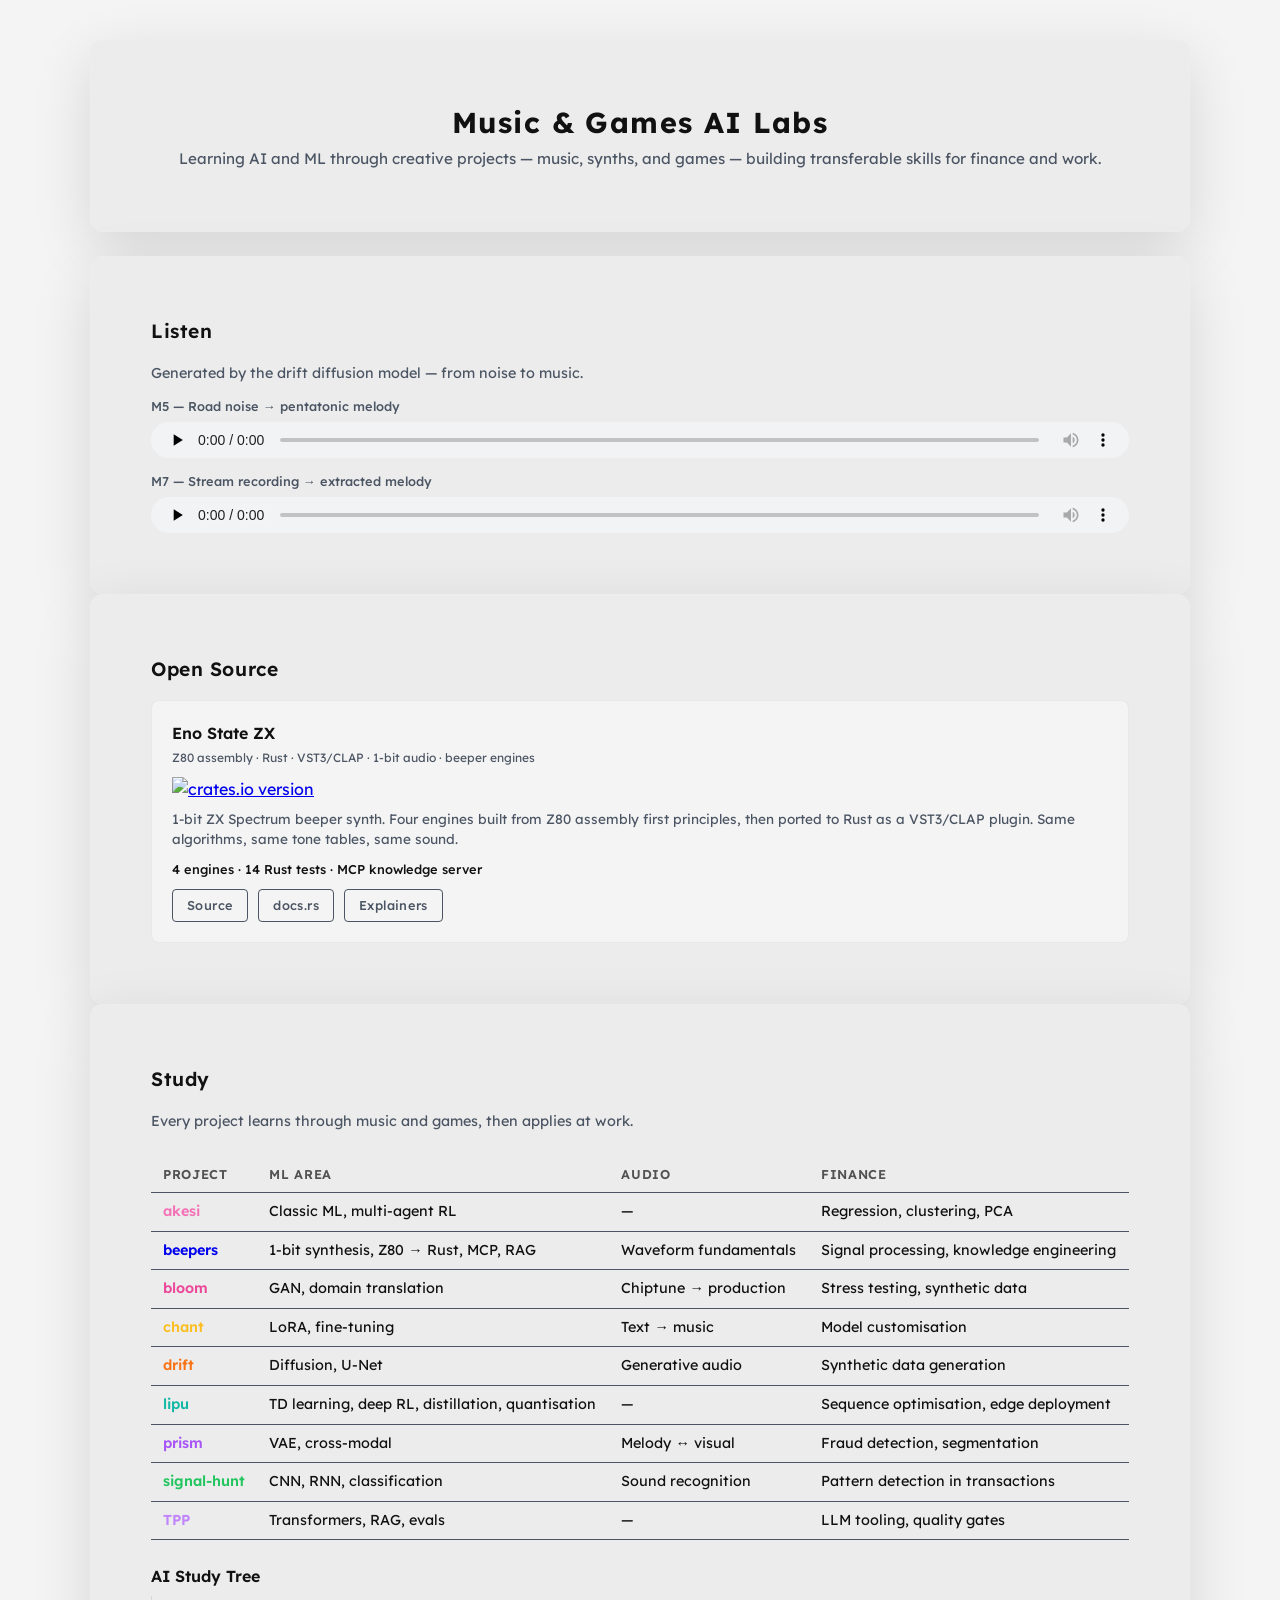
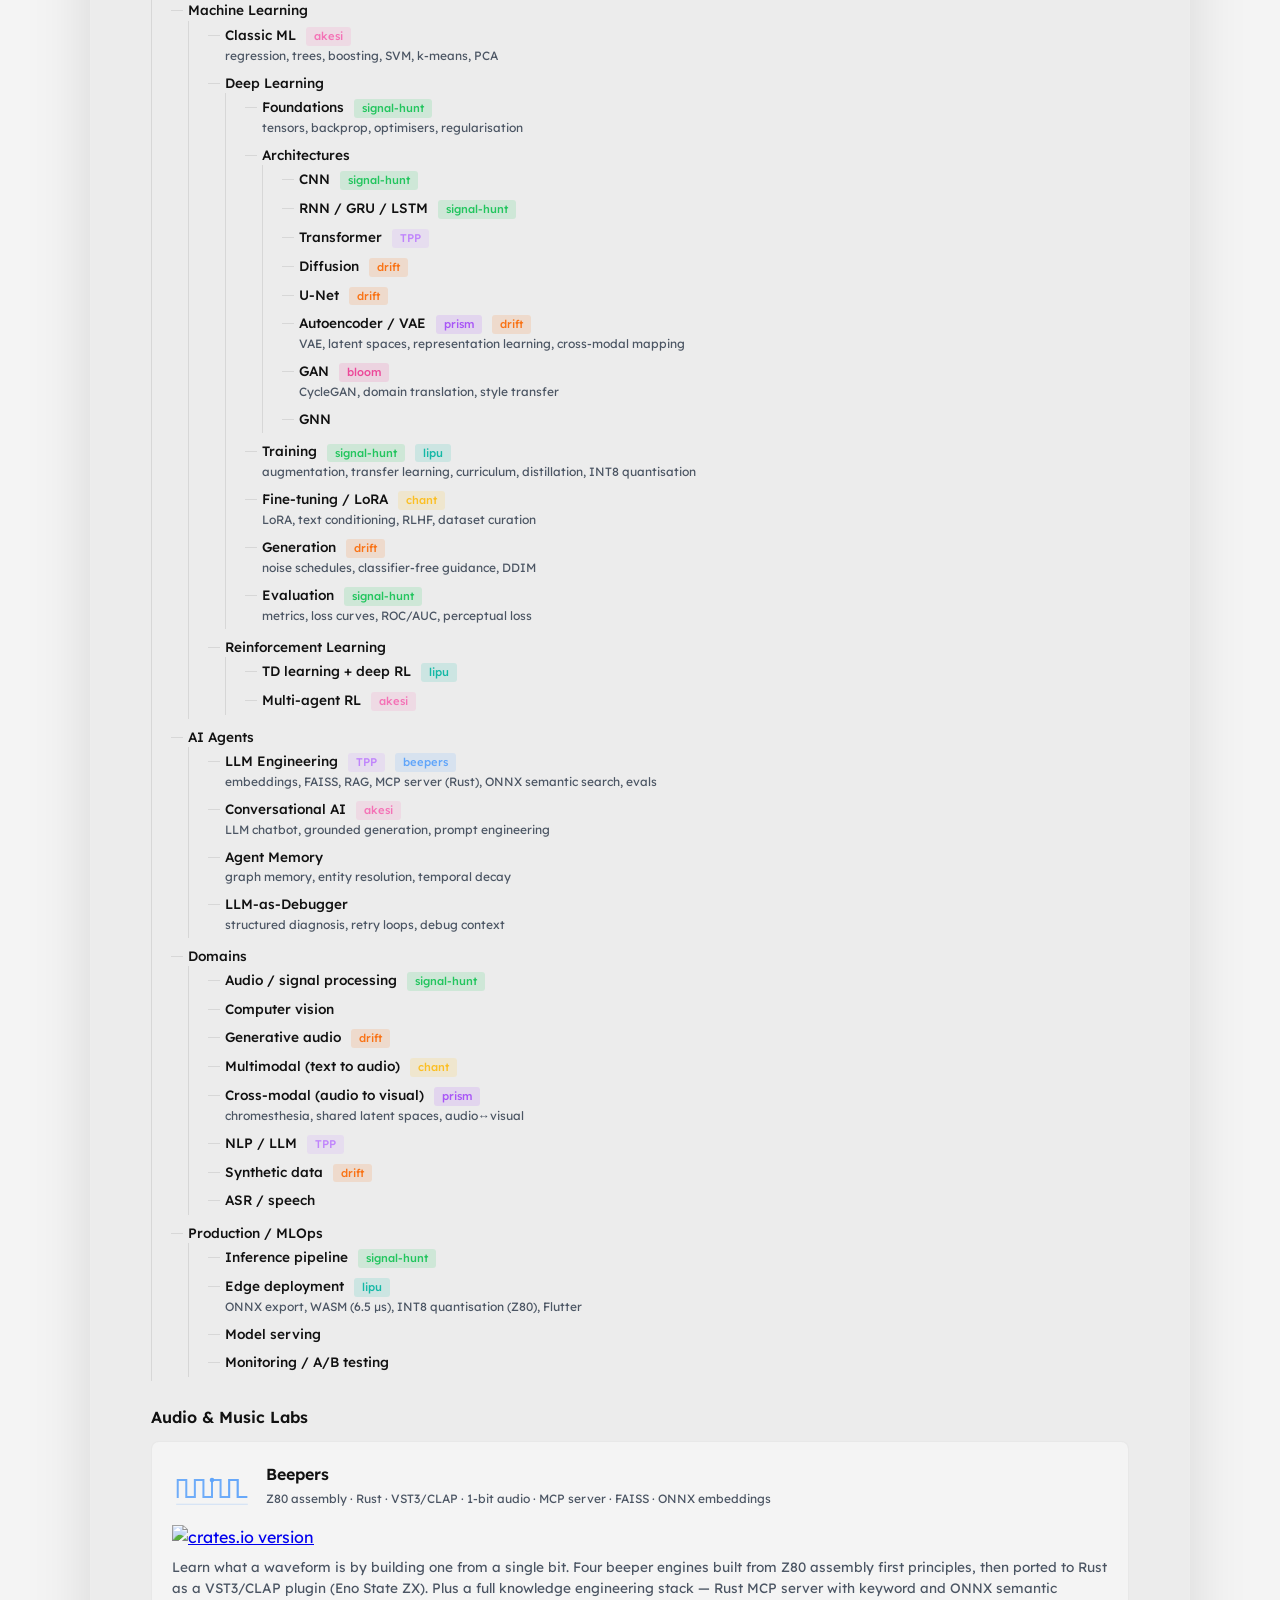
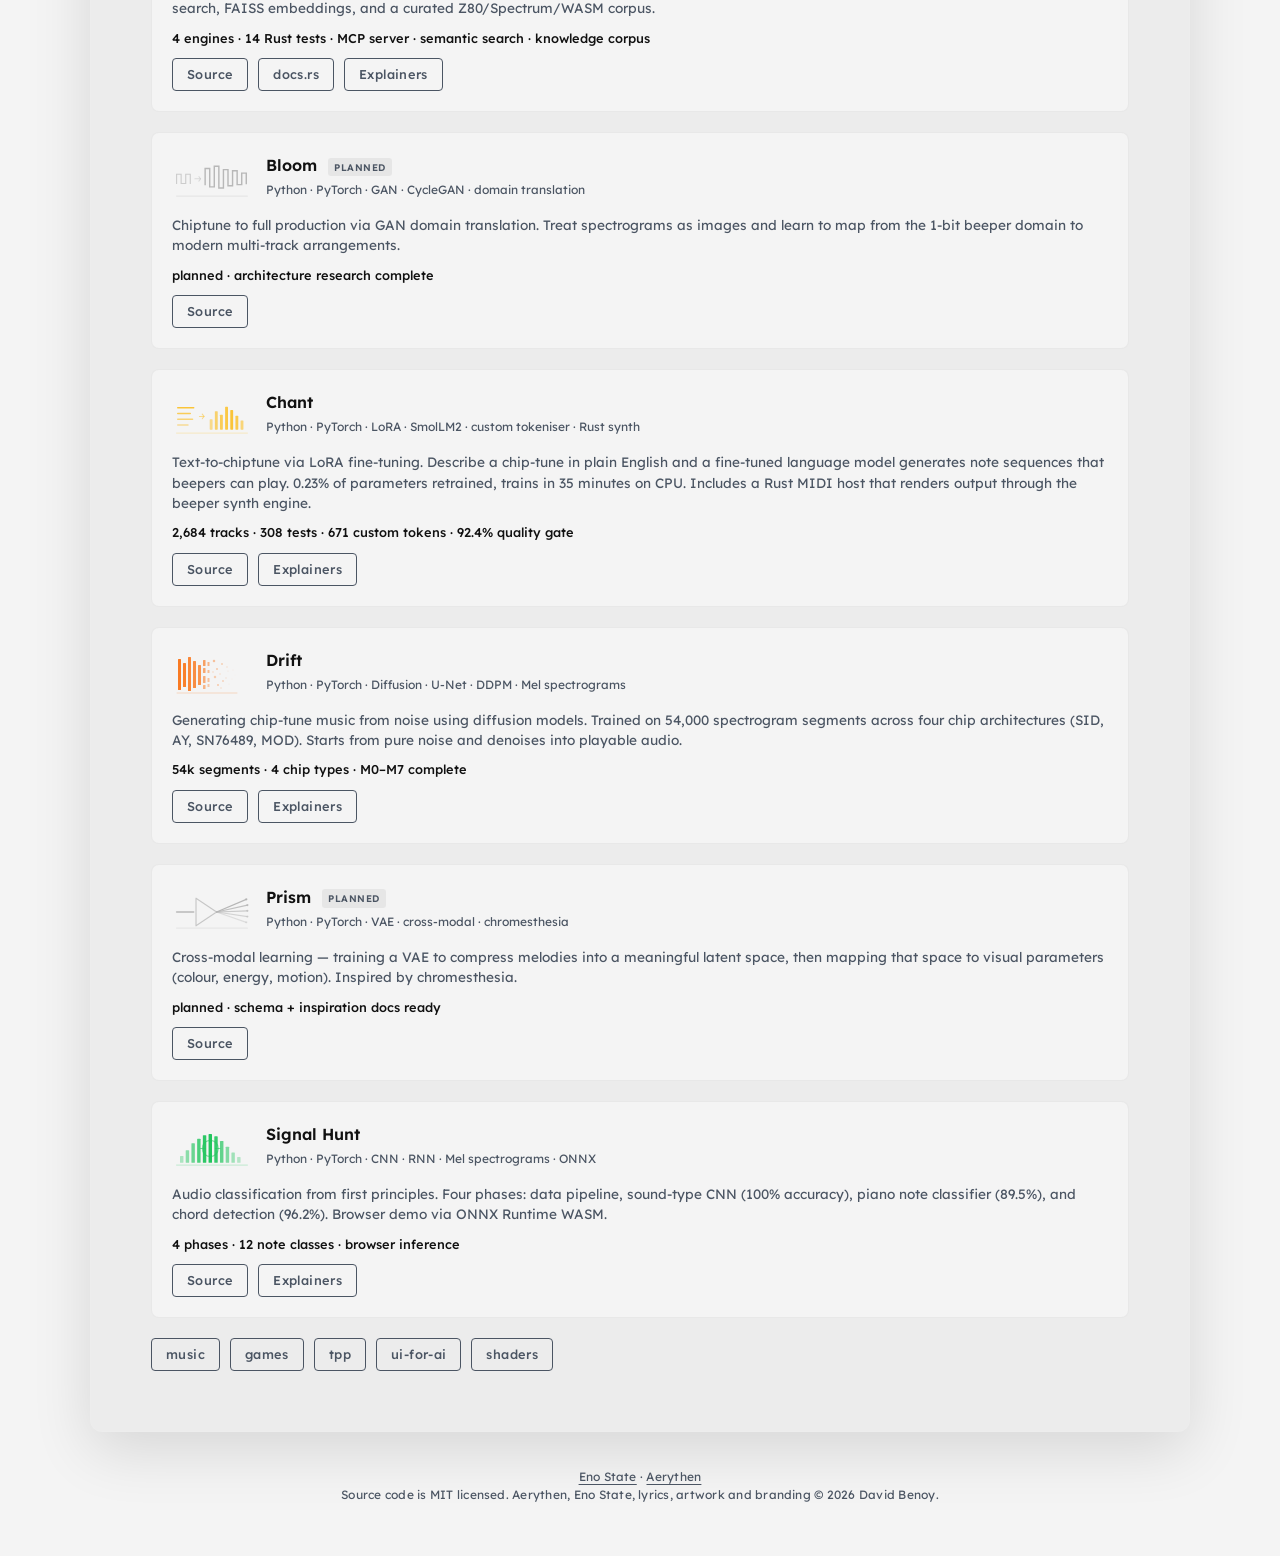
==== commit 087a5380: "feat: add audio samples, fix SVG paths for GitHub Pages Copy project logos into docs/logos/ so they " ====
--- a/docs/index.html
+++ b/docs/index.html
@@ -22,6 +22,25 @@
     </header>
 
     <main id="main-content">
+
+    <!-- ============================================================
+         LISTEN — Sample output
+         ============================================================ -->
+    <section id="listen" class="container">
+      <h2 class="section-title">Listen</h2>
+      <p class="section-text">Generated by the drift diffusion model — from noise to music.</p>
+
+      <div class="audio-samples">
+        <div class="audio-sample">
+          <span class="audio-label">M5 — Road noise → pentatonic melody</span>
+          <audio controls preload="none" src="audio/road_legato.wav"></audio>
+        </div>
+        <div class="audio-sample">
+          <span class="audio-label">M7 — Stream recording → extracted melody</span>
+          <audio controls preload="none" src="audio/stream_melody.wav"></audio>
+        </div>
+      </div>
+    </section>
 
     <!-- ============================================================
          OPEN SOURCE
@@ -229,7 +248,7 @@
       <div class="card-group card-group--spaced">
         <div class="card">
           <div class="card-header">
-            <img src="../beepers/docs/logo.svg" alt="Beepers logo" class="card-logo" />
+            <img src="logos/beepers.svg" alt="Beepers logo" class="card-logo" />
             <div>
               <h3>Beepers</h3>
               <div class="tags">
@@ -287,7 +306,7 @@
 
         <div class="card">
           <div class="card-header">
-            <img src="../bloom/docs/logo.svg" alt="Bloom logo" class="card-logo card-logo--planned" />
+            <img src="logos/bloom.svg" alt="Bloom logo" class="card-logo card-logo--planned" />
             <div>
               <h3>Bloom <span class="planned-badge">planned</span></h3>
               <div class="tags">
@@ -315,7 +334,7 @@
 
         <div class="card">
           <div class="card-header">
-            <img src="../chant/docs/logo.svg" alt="Chant logo" class="card-logo" />
+            <img src="logos/chant.svg" alt="Chant logo" class="card-logo" />
             <div>
               <h3>Chant</h3>
               <div class="tags">
@@ -355,7 +374,7 @@
 
         <div class="card">
           <div class="card-header">
-            <img src="../drift/docs/logo.svg" alt="Drift logo" class="card-logo" />
+            <img src="logos/drift.svg" alt="Drift logo" class="card-logo" />
             <div>
               <h3>Drift</h3>
               <div class="tags">
@@ -393,7 +412,7 @@
 
         <div class="card">
           <div class="card-header">
-            <img src="../prism/docs/logo.svg" alt="Prism logo" class="card-logo card-logo--planned" />
+            <img src="logos/prism.svg" alt="Prism logo" class="card-logo card-logo--planned" />
             <div>
               <h3>Prism <span class="planned-badge">planned</span></h3>
               <div class="tags">
@@ -421,7 +440,7 @@
 
         <div class="card">
           <div class="card-header">
-            <img src="../signal-hunt/docs/logo.svg" alt="Signal Hunt logo" class="card-logo" />
+            <img src="logos/signal-hunt.svg" alt="Signal Hunt logo" class="card-logo" />
             <div>
               <h3>Signal Hunt</h3>
               <div class="tags">
--- a/docs/styles.css
+++ b/docs/styles.css
@@ -199,6 +199,30 @@
   margin-bottom: 4px;
 }
 
+.audio-samples {
+  display: flex;
+  flex-direction: column;
+  gap: 14px;
+  margin-top: 12px;
+}
+
+.audio-sample {
+  display: flex;
+  flex-direction: column;
+  gap: 6px;
+}
+
+.audio-label {
+  font-size: 0.8rem;
+  font-weight: 500;
+  color: var(--text-secondary);
+}
+
+.audio-sample audio {
+  width: 100%;
+  height: 36px;
+}
+
 .card-group--spaced {
   margin-top: 12px;
 }
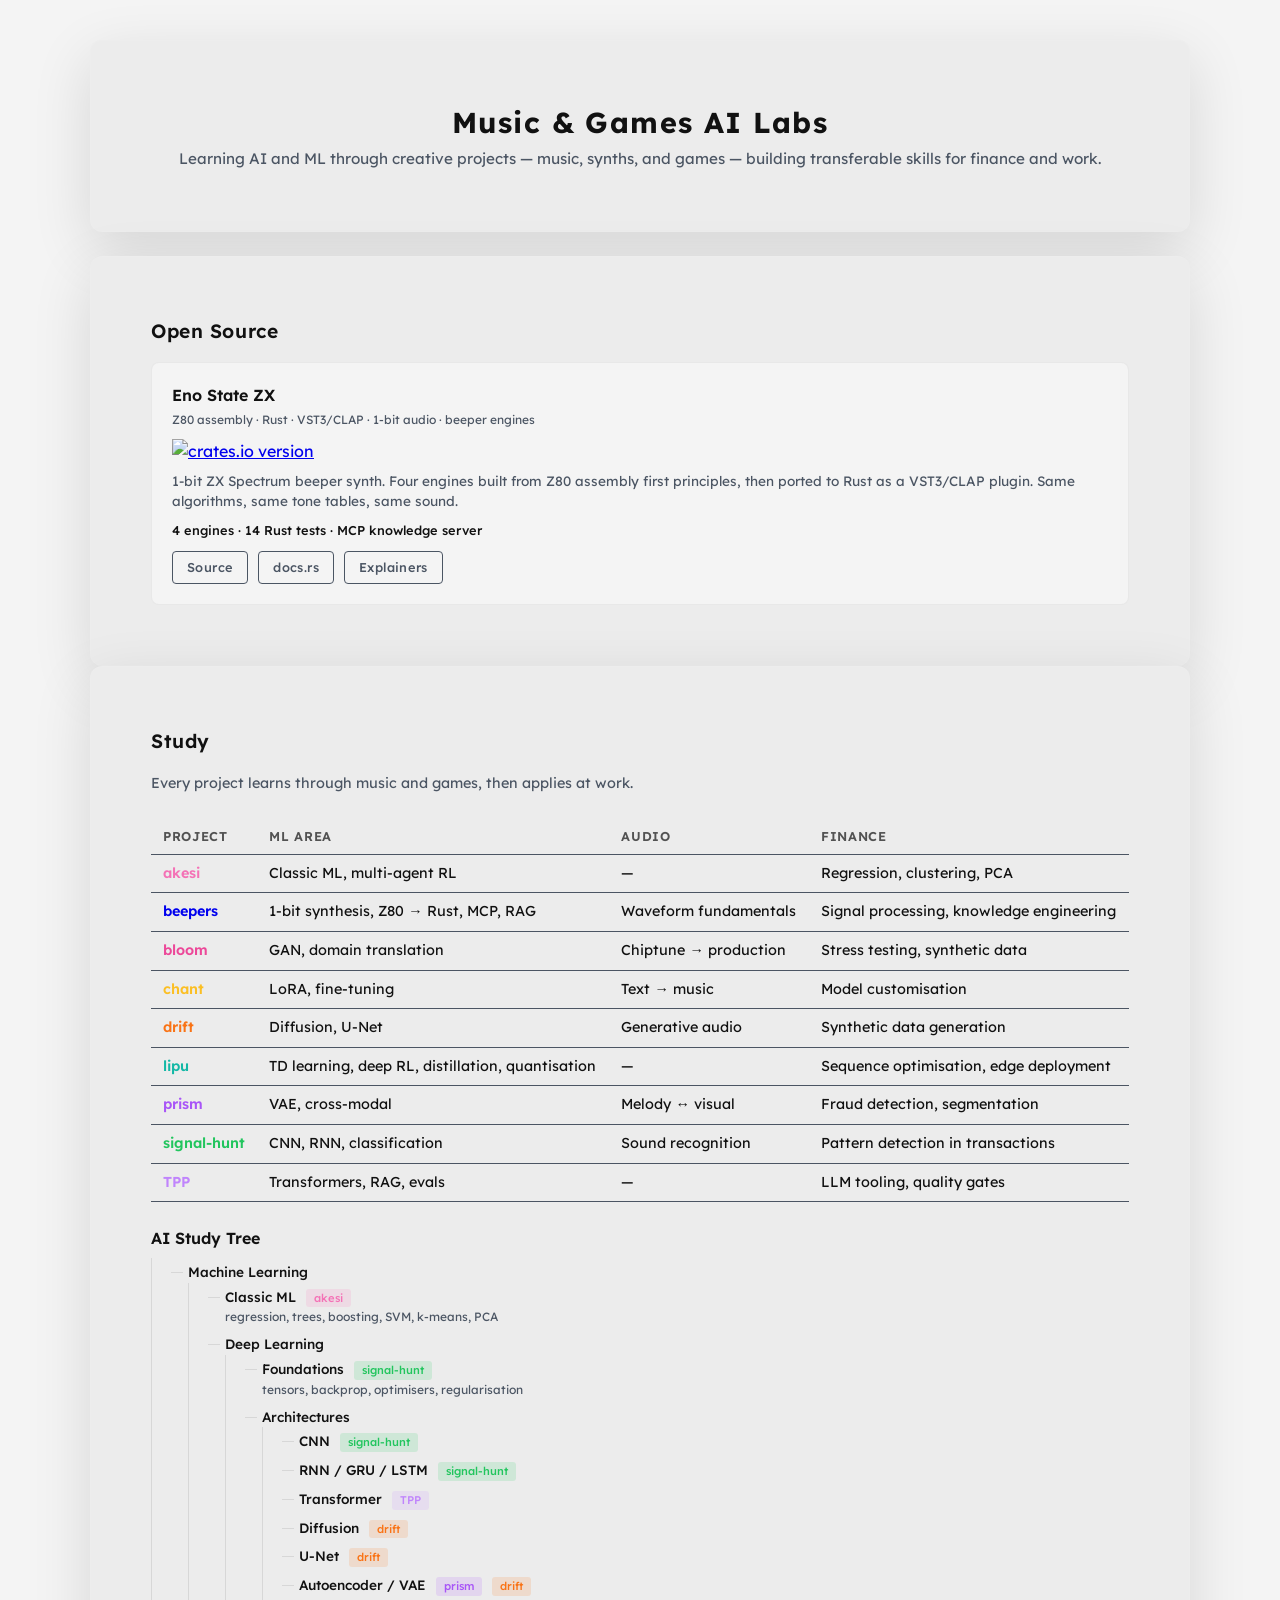
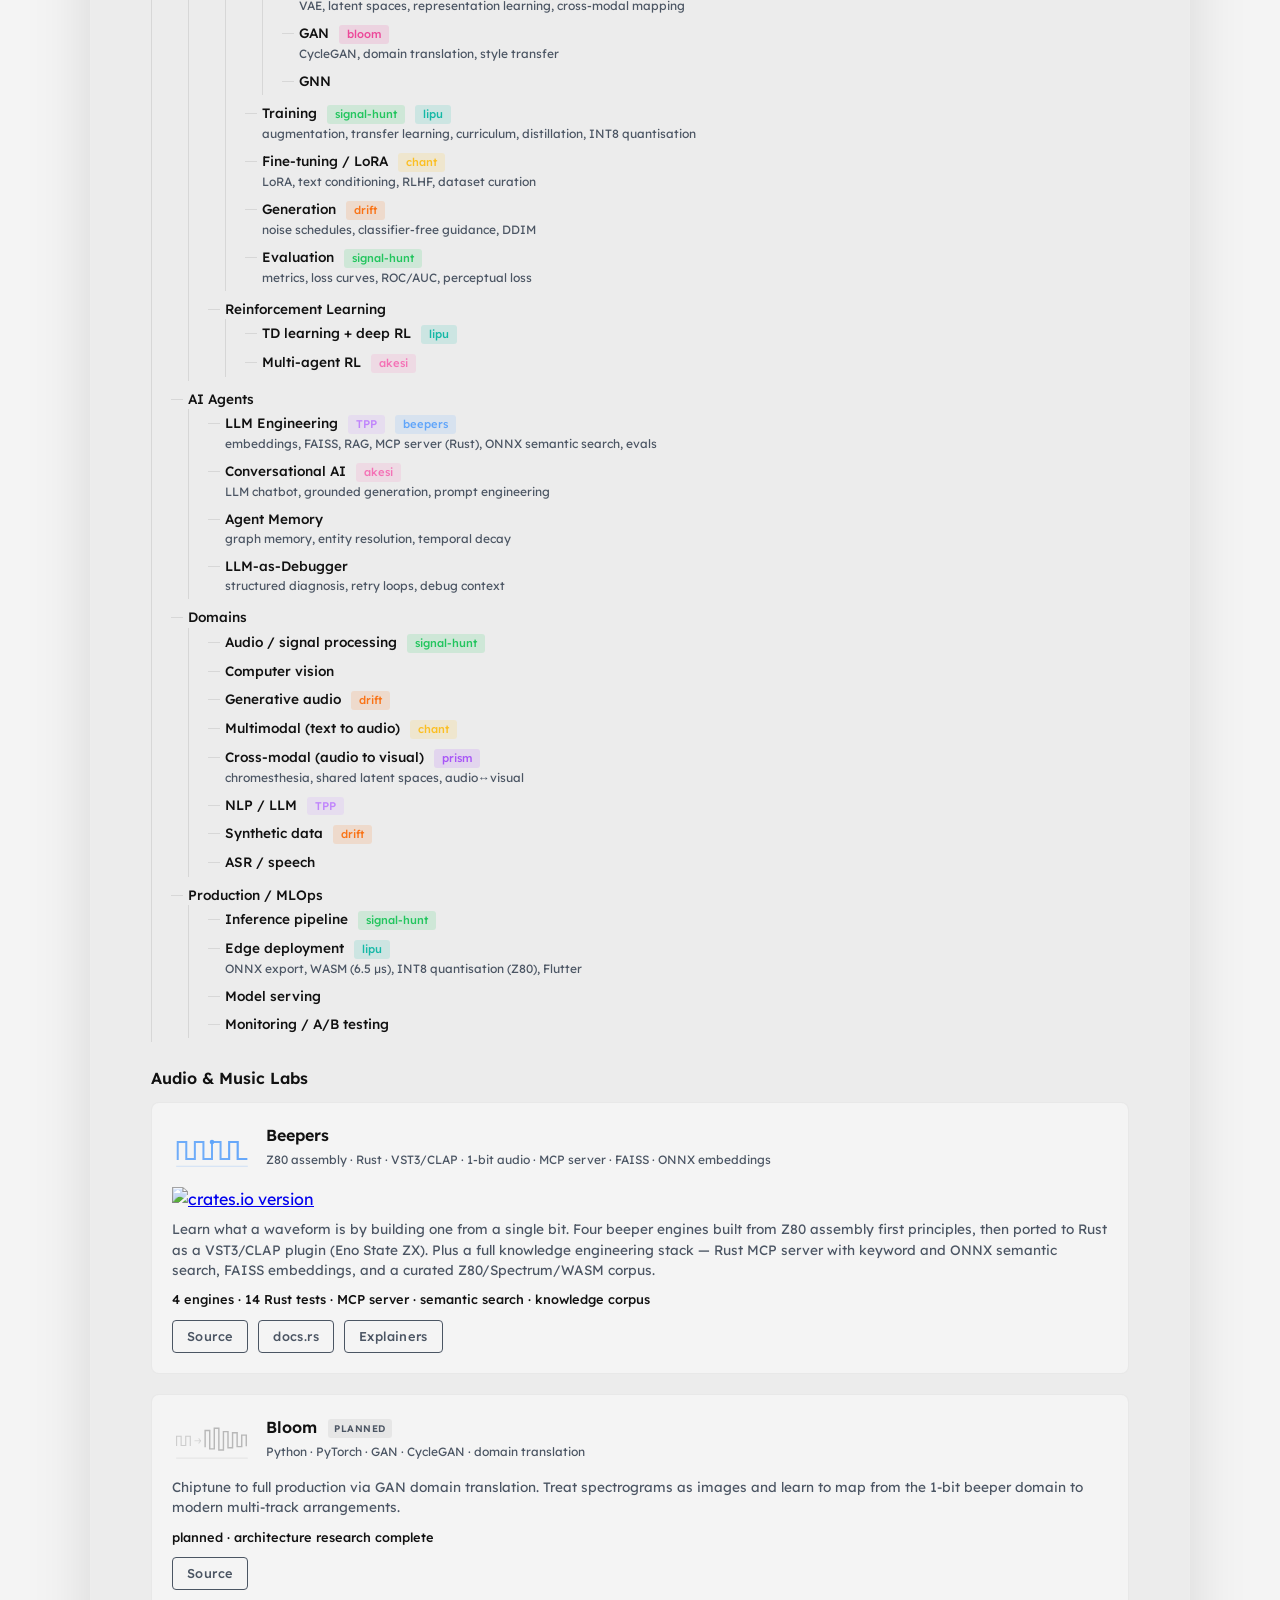
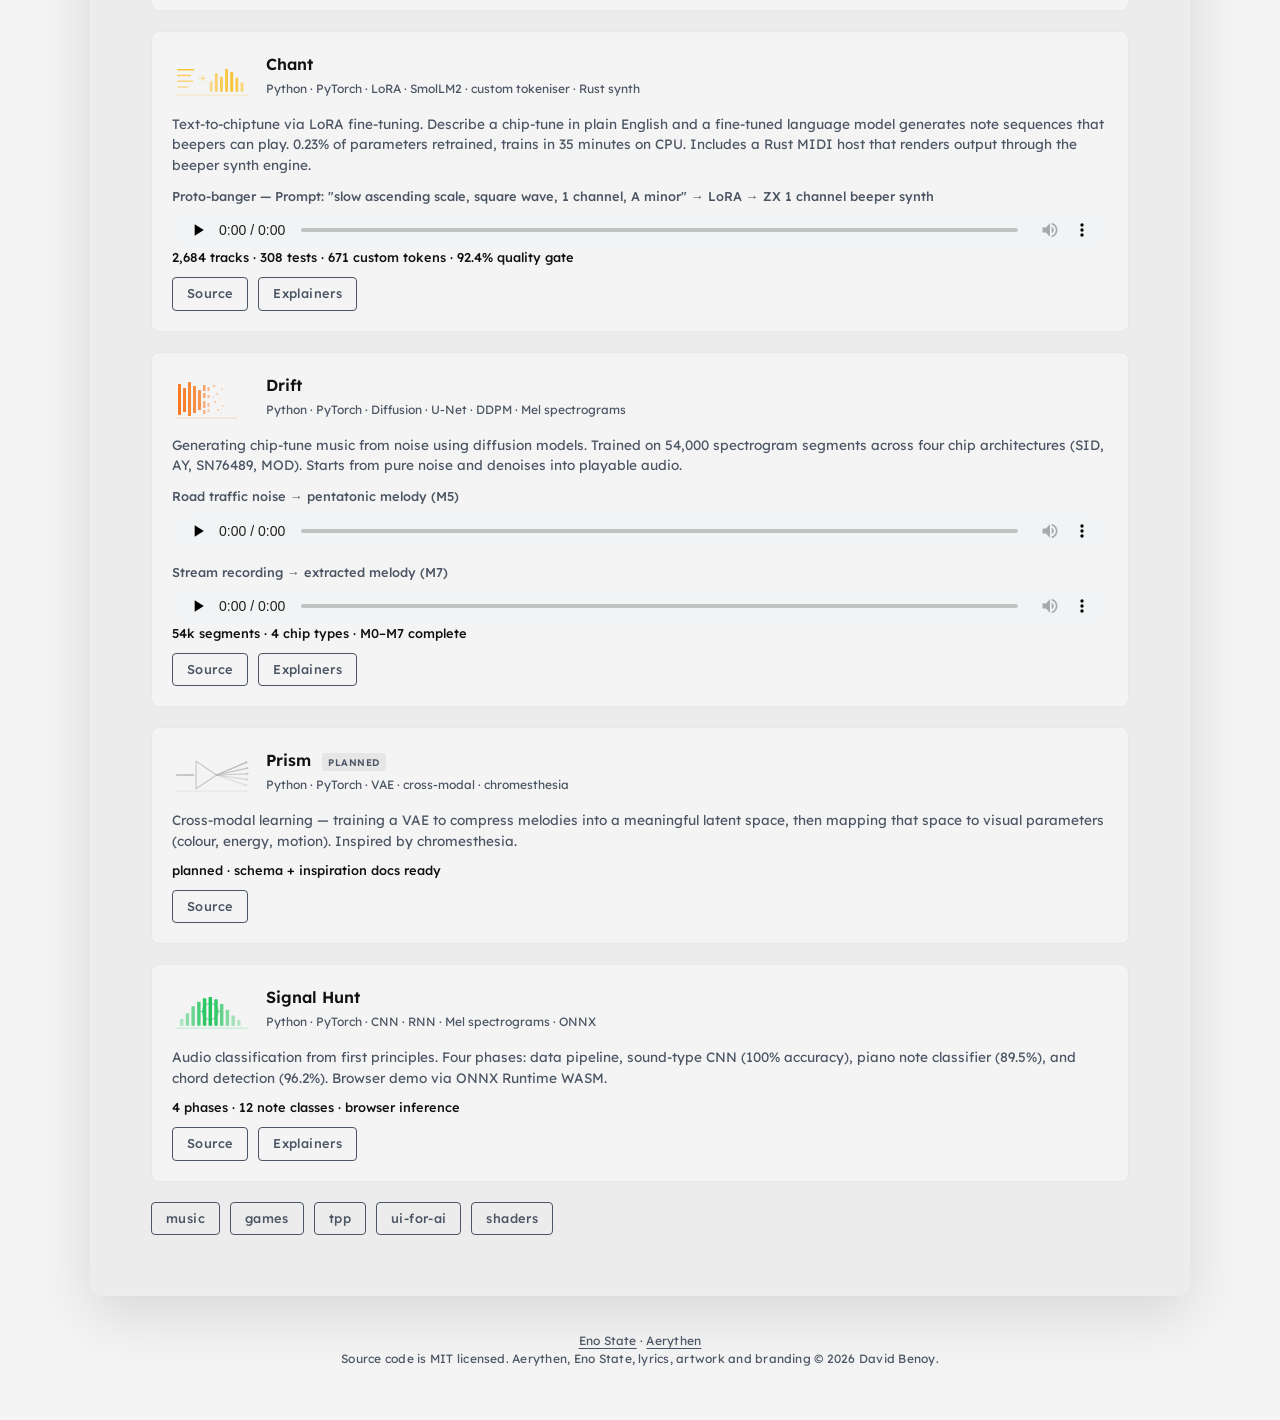
==== commit df43baa2: "feat: add audio samples to project cards and fix SVG paths Add Listen samples inline on Drift and Ch" ====
--- a/docs/index.html
+++ b/docs/index.html
@@ -22,25 +22,6 @@
     </header>
 
     <main id="main-content">
-
-    <!-- ============================================================
-         LISTEN — Sample output
-         ============================================================ -->
-    <section id="listen" class="container">
-      <h2 class="section-title">Listen</h2>
-      <p class="section-text">Generated by the drift diffusion model — from noise to music.</p>
-
-      <div class="audio-samples">
-        <div class="audio-sample">
-          <span class="audio-label">M5 — Road noise → pentatonic melody</span>
-          <audio controls preload="none" src="audio/road_legato.wav"></audio>
-        </div>
-        <div class="audio-sample">
-          <span class="audio-label">M7 — Stream recording → extracted melody</span>
-          <audio controls preload="none" src="audio/stream_melody.wav"></audio>
-        </div>
-      </div>
-    </section>
 
     <!-- ============================================================
          OPEN SOURCE
@@ -350,6 +331,12 @@
             on CPU. Includes a Rust MIDI host that renders output through the
             beeper synth engine.
           </p>
+          <div class="audio-samples">
+            <div class="audio-sample">
+              <span class="audio-label">Proto-banger — Prompt: "slow ascending scale, square wave, 1 channel, A minor" &rarr; LoRA &rarr; ZX 1 channel beeper synth</span>
+              <audio controls preload="none" src="audio/chant_proto_banger.wav"></audio>
+            </div>
+          </div>
           <div class="stat">
             2,684 tracks &middot; 308 tests &middot; 671 custom tokens &middot;
             92.4% quality gate
@@ -389,6 +376,16 @@
             AY, SN76489, MOD). Starts from pure noise and denoises into playable
             audio.
           </p>
+          <div class="audio-samples">
+            <div class="audio-sample">
+              <span class="audio-label">Road traffic noise &rarr; pentatonic melody (M5)</span>
+              <audio controls preload="none" src="audio/road_legato.wav"></audio>
+            </div>
+            <div class="audio-sample">
+              <span class="audio-label">Stream recording &rarr; extracted melody (M7)</span>
+              <audio controls preload="none" src="audio/stream_melody.wav"></audio>
+            </div>
+          </div>
           <div class="stat">
             54k segments &middot; 4 chip types &middot; M0–M7 complete
           </div>
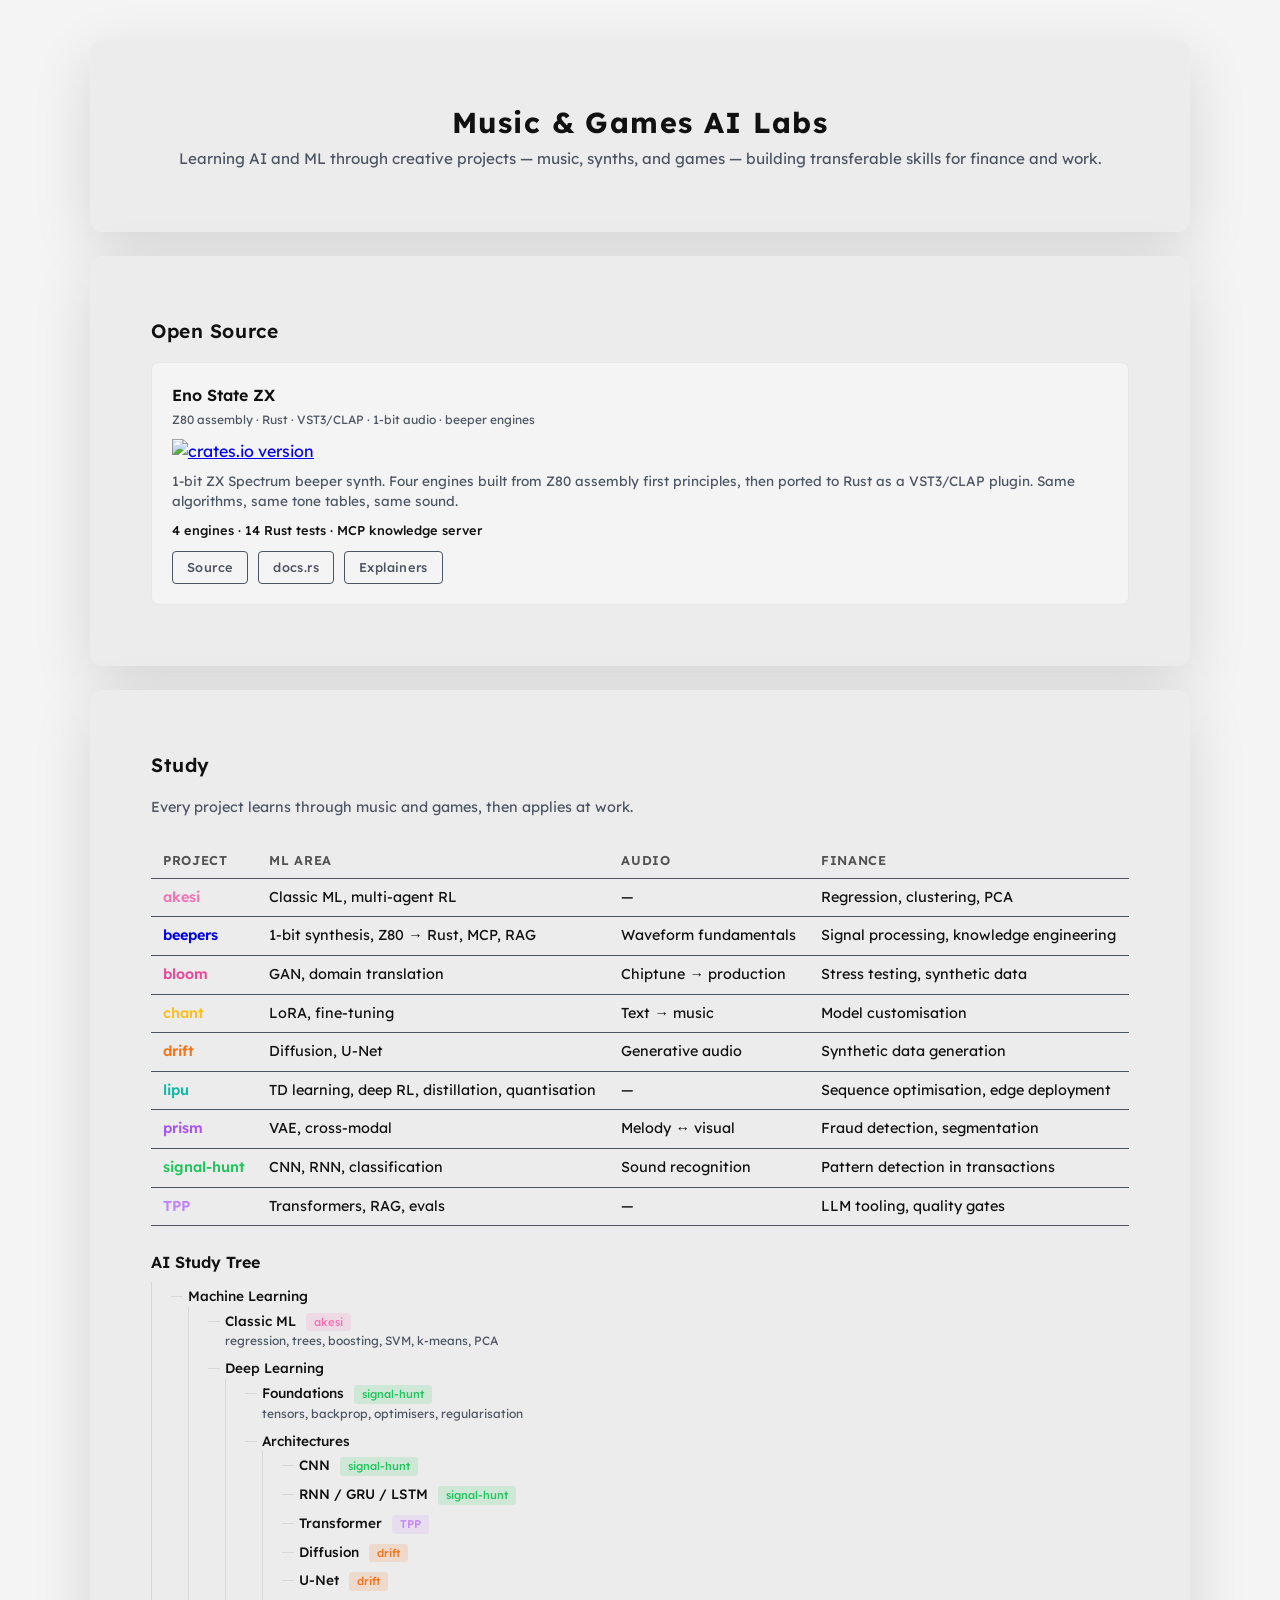
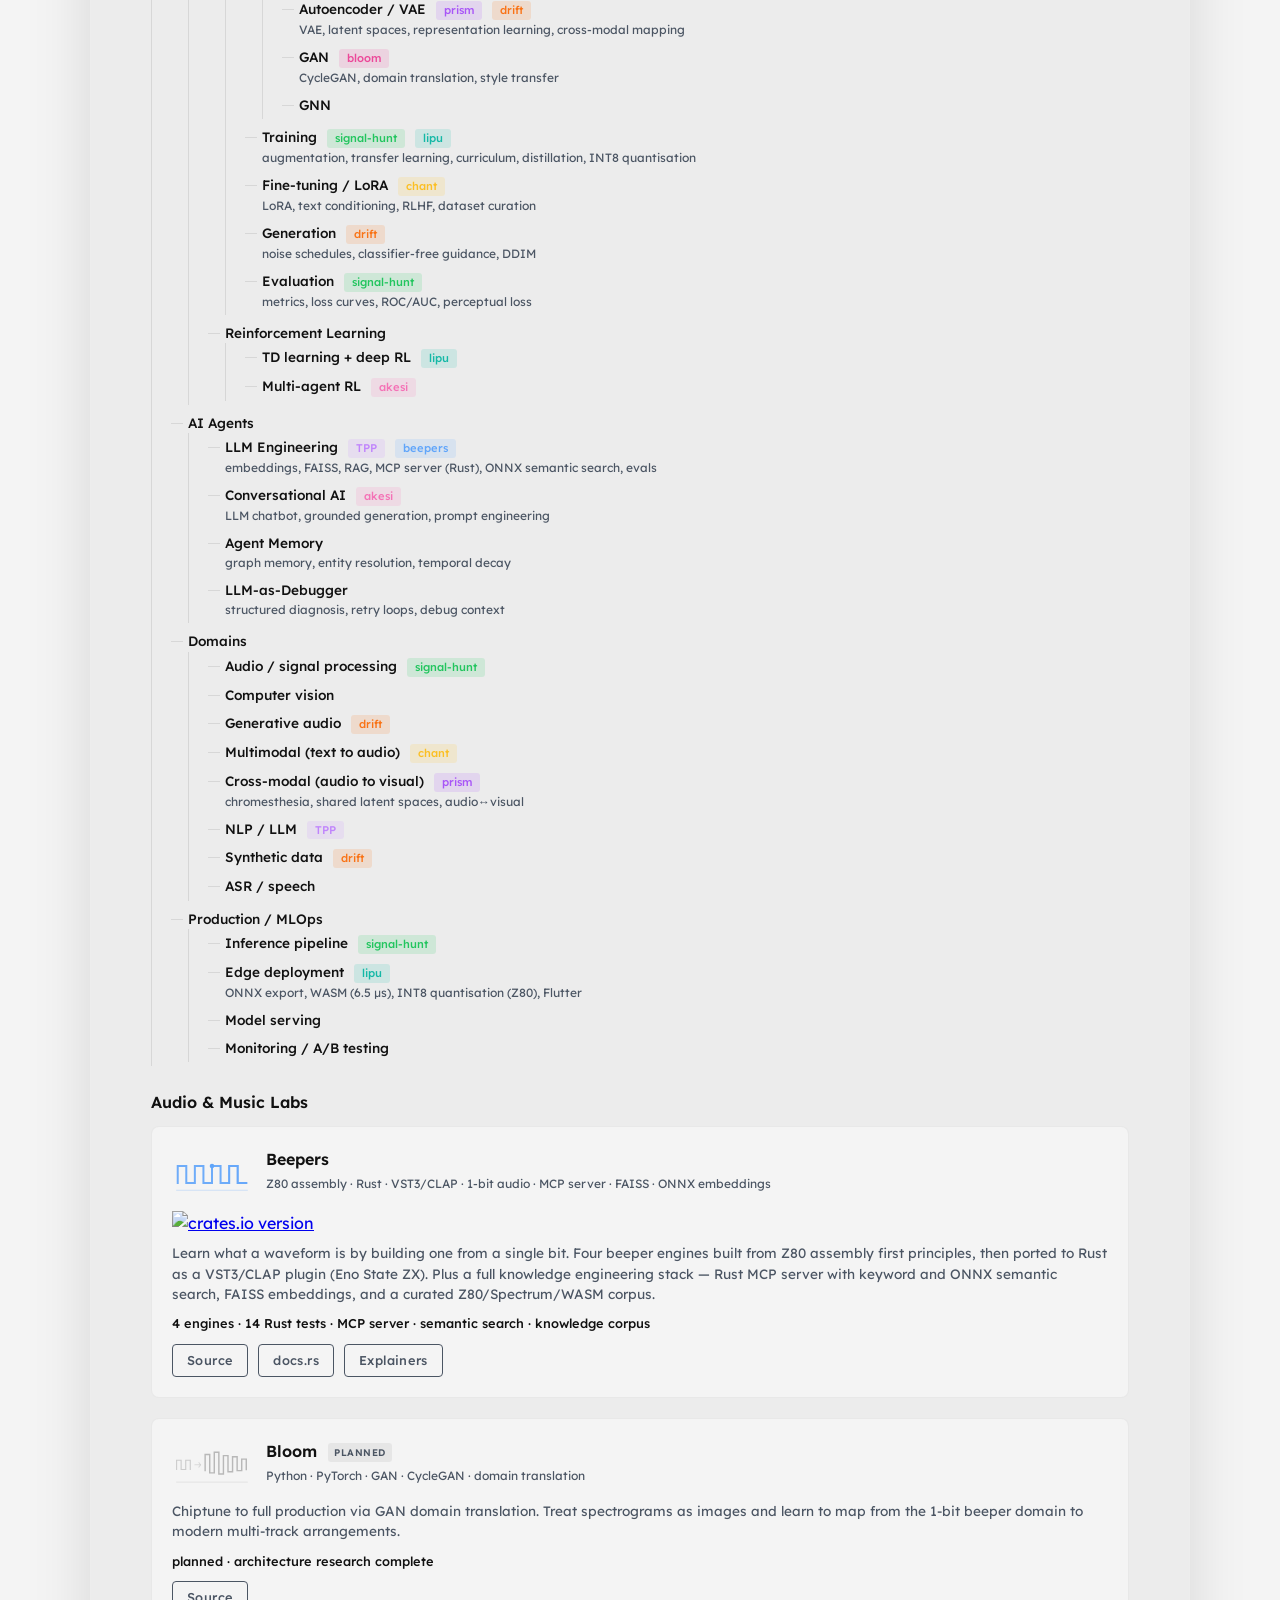
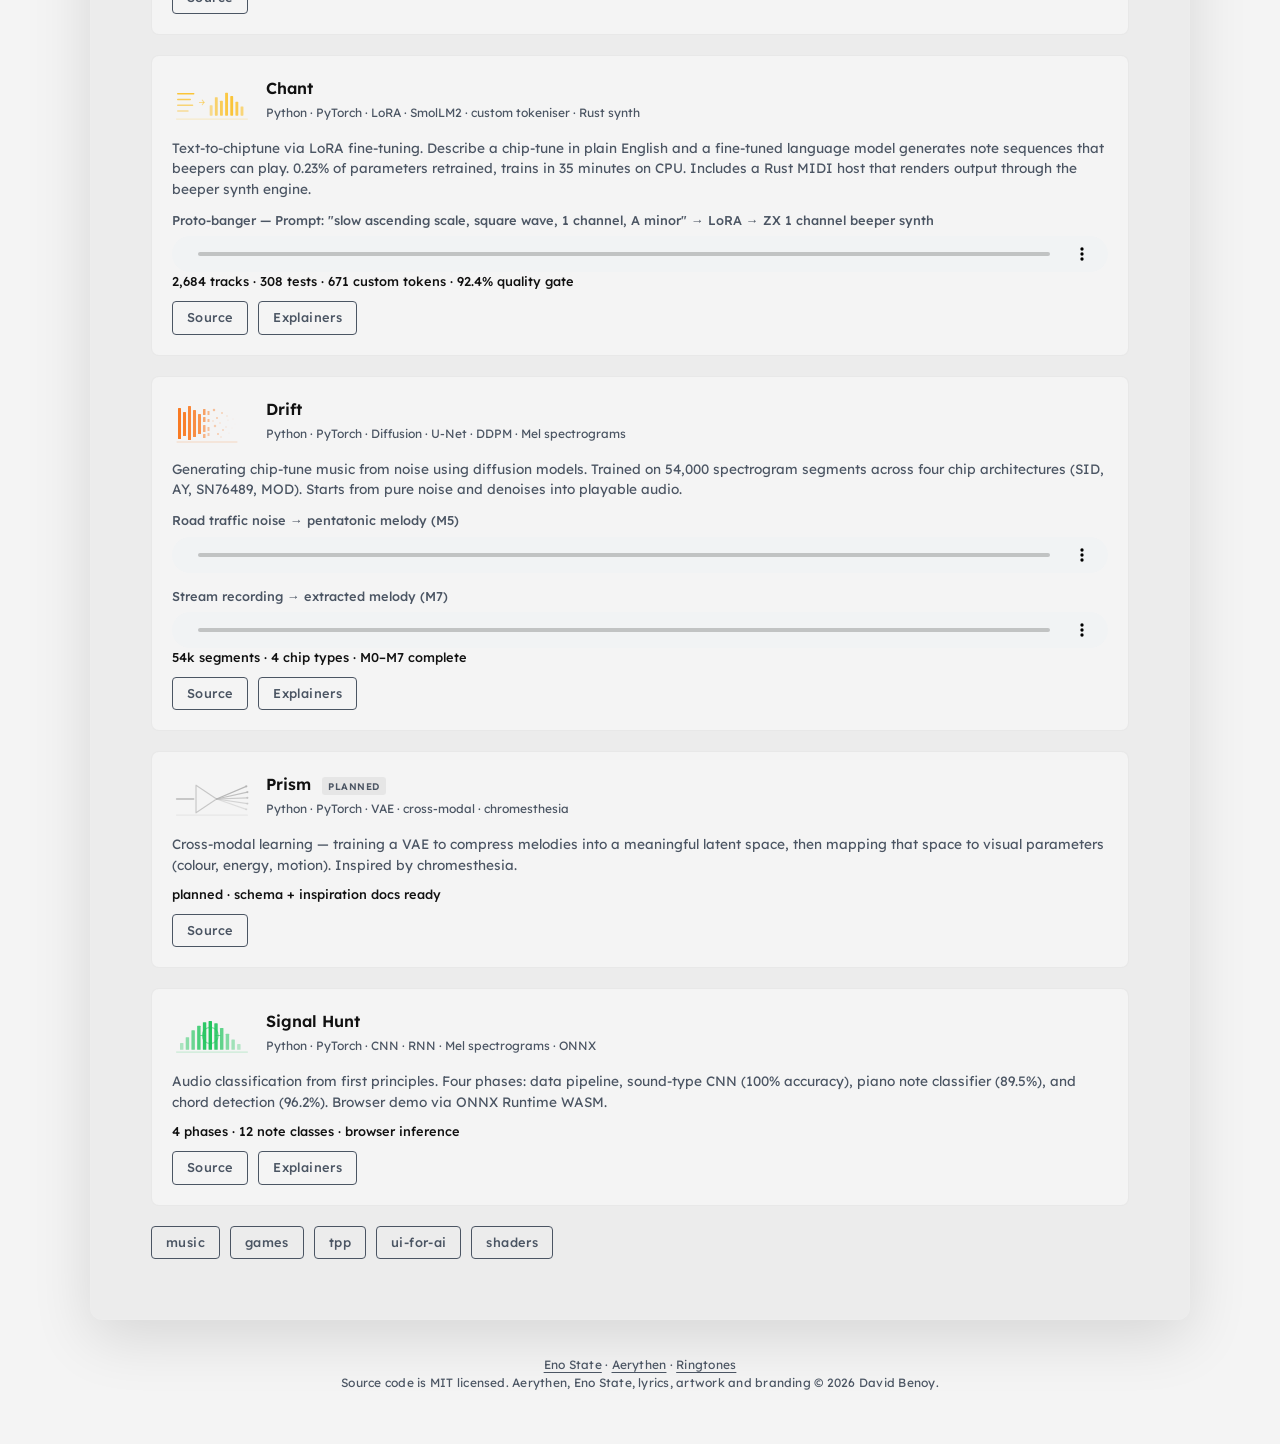
==== commit 7e671810: "feat: ringtones page, proto-banger sample, layout fixes Restyle ringtones page to match site CSS. Mo" ====
--- a/docs/index.html
+++ b/docs/index.html
@@ -523,6 +523,10 @@
       <a href="https://aerythen.com" target="_blank" rel="noopener" title="Aerythen — a Command Line Punk universe"
         >Aerythen</a
       >
+      &middot;
+      <a href="ringtones.html" title="Aerythen ringtones"
+        >Ringtones</a
+      >
       <br />
       Source code is MIT licensed. Aerythen, Eno State, lyrics, artwork and
       branding &copy; 2026 David Benoy.
--- a/docs/styles.css
+++ b/docs/styles.css
@@ -63,6 +63,14 @@
   gap: 24px;
 }
 
+main {
+  width: 100%;
+  display: flex;
+  flex-direction: column;
+  align-items: center;
+  gap: 24px;
+}
+
 .container {
   background-color: var(--bg-primary);
   padding: 40px;
@@ -221,6 +229,7 @@
 .audio-sample audio {
   width: 100%;
   height: 36px;
+  display: block;
 }
 
 .card-group--spaced {
